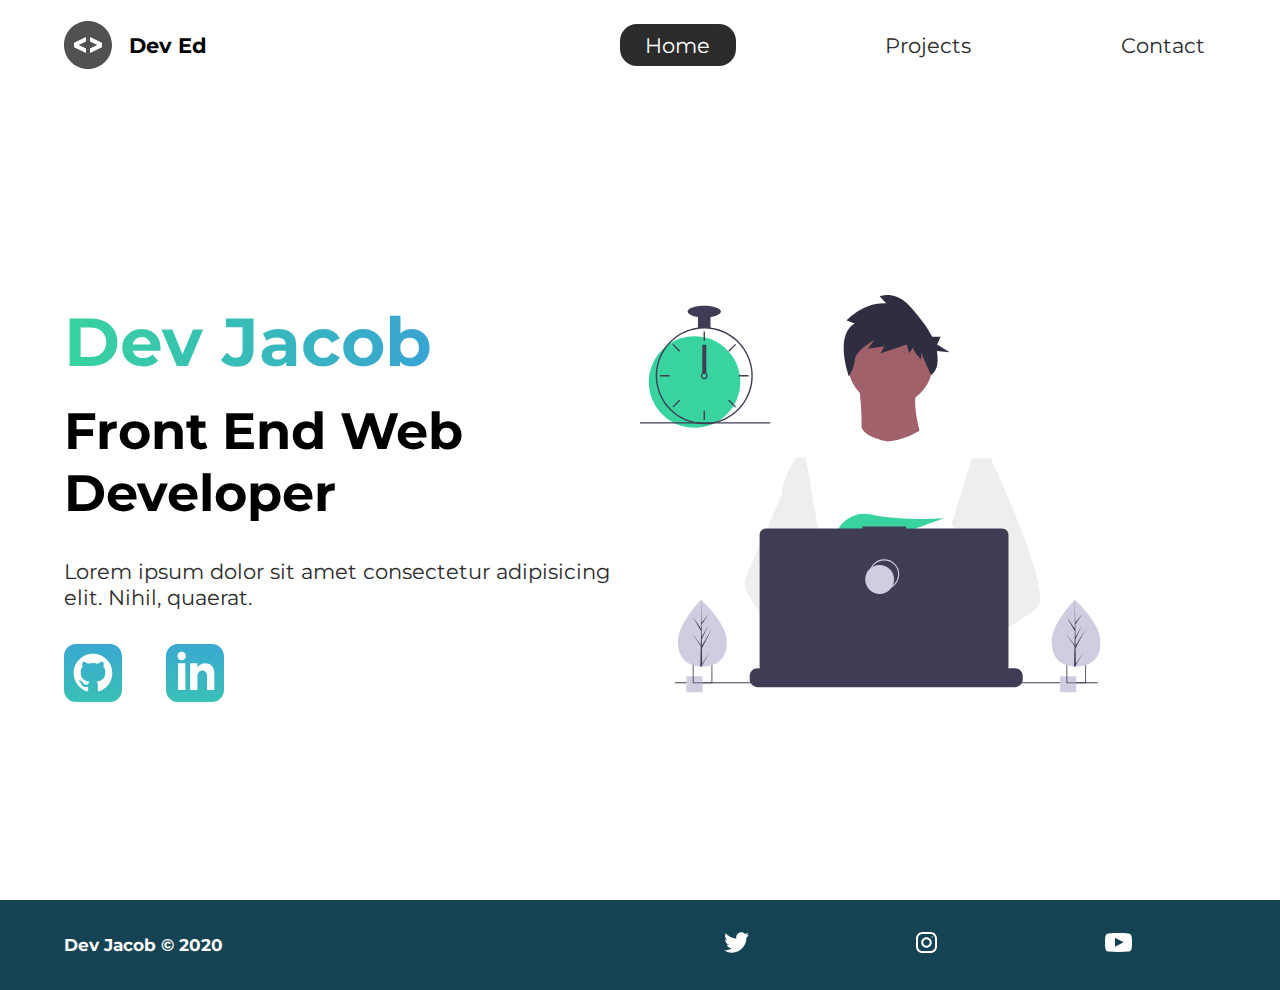
==== index.html @ eb7f0c8c "portfolio" ====
<!DOCTYPE html>
<html lang="en">
  <head>
    <meta charset="UTF-8" />
    <meta name="viewport" content="width=device-width, initial-scale=1.0" />
    <meta http-equiv="X-UA-Compatible" content="ie=edge" />
    <meta
      name="description"
      content="Dev Jacob is a front end web developer who specializes in html,css. Made following Dev Ed course on udemy"
    />
    <meta name="robots" content="index,follow" />
    <link
      href="https://fonts.googleapis.com/css?family=Montserrat:400,500&display=swap"
      rel="stylesheet"
    />
    <link rel="stylesheet" href="./styles/style.css" />
    <title>Dev Jacob | Web Developer</title>
  </head>
  <body>
    <header class="main-head">
      <nav>
        <div class="logo">
          <img src="./icons/code.svg" alt="logo" />
          <h1>Dev Ed</h1>
        </div>
        <ul>
          <li><a class="active" href="/">Home</a></li>
          <li><a href="./projects/">Projects</a></li>
          <li><a href="./contact/">Contact</a></li>
        </ul>
      </nav>
    </header>
    <section class="intro">
      <div class="intro-text">
        <h2>Dev Jacob</h2>
        <h3>
          Front End Web <br />
          Developer
        </h3>
        <p>
          Lorem ipsum dolor sit amet consectetur adipisicing elit. Nihil,
          quaerat.
        </p>
        <div class="intro-social">
          <a href="#"
            ><img src="./icons/github.svg" alt="github-social-link"
          /></a>
          <a href="#"
            ><img src="./icons/linked-in.svg" alt="linkedin-social-link"
          /></a>
        </div>
      </div>
      <div class="intro-images">
        <svg
          width="799"
          height="690"
          viewBox="0 0 799 690"
          fill="none"
          xmlns="http://www.w3.org/2000/svg"
        >
          <g id="undraw_dev_productivity_umsq (1) 1" clip-path="url(#clip0)">
            <path
              id="Vector"
              d="M516.92 624.636C516.92 624.636 512.16 626.266 504.42 628.576C487.31 633.706 455.65 642.216 428.82 643.916C405.72 645.396 386.2 641.836 382.63 626.766C381.1 620.286 383.27 614.956 388 610.576C402.12 597.486 439 592.796 468.25 591.186C476.51 590.736 484.15 590.526 490.51 590.446C501.31 590.306 508.39 590.526 508.39 590.526L508.56 591.186L516.92 624.636Z"
              fill="#A0616A"
            />
            <path
              id="Vector_2"
              d="M436.99 672.586C418.61 695.346 342.73 647.666 316.19 629.886C310.41 626.016 306.97 623.566 306.97 623.566L331.25 591.186L338.94 580.936C338.94 580.936 345.82 584.586 355.99 590.526C356.36 590.746 356.73 590.966 357.11 591.186C365.88 596.336 376.89 603.066 388 610.576C403.33 620.946 418.83 632.776 428.82 643.916C438.59 654.806 443.08 665.036 436.99 672.586Z"
              fill="#A0616A"
            />
            <g id="me">
              <path
                id="Vector_3"
                d="M434.672 191.952C475.283 191.607 507.926 158.406 507.582 117.795C507.237 77.1832 474.036 44.5403 433.425 44.8847C392.813 45.2291 360.17 78.4303 360.515 119.042C360.859 159.653 394.06 192.296 434.672 191.952Z"
                fill="#A0616A"
              />
              <path
                id="Vector_4"
                d="M379.477 155.65C379.477 155.65 394.216 259.972 373.002 271.875C351.787 283.779 499.929 283.588 499.929 283.588C499.929 283.588 466.124 193.284 480.809 165.449L379.477 155.65Z"
                fill="#A0616A"
              />
              <path
                id="Vector_5"
                d="M608.101 283.199L596.257 339.402L571.214 458.308L570.49 464.815L562.138 540.138L556.582 590.177L552.857 623.79C528.584 636.526 510.988 645.326 510.988 645.326C510.988 645.326 509.404 637.719 506.871 627.99C489.805 633.265 458.218 642.043 431.404 643.97C441.266 654.777 445.842 664.969 439.817 672.57C421.63 695.485 345.349 648.45 318.659 630.896C318.077 635.158 317.879 639.464 318.068 643.762L297.626 628.314L299.331 592.359L302.206 531.522L305.819 455.229C304.448 451.975 303.294 448.634 302.364 445.228C295.956 423.161 288.032 379.057 281.928 342.067C277.016 312.298 273.302 287.138 272.517 281.785C272.411 281.086 272.358 280.726 272.358 280.726L384.363 230.094C392.509 248.556 429.865 253.809 429.865 253.809C460.756 251.417 484.847 234.913 484.847 234.913L608.101 283.199Z"
                fill="white"
              />
              <path
                id="Vector_6"
                d="M372.285 49.3811L358.49 43.9934C358.49 43.9934 386.969 12.1 426.99 14.513L415.635 2.22366C415.635 2.22366 443.04 -9.01799 468.283 19.6674C481.553 34.7467 496.908 52.4737 506.557 72.5077L521.281 72.3829L515.251 85.9663L536.874 99.3152L514.777 97.0719C516.155 104.471 516.421 112.034 515.566 119.511C514.683 126.991 510.928 133.835 505.094 138.598V138.598C505.094 138.598 487.743 103.449 487.696 97.9443L487.813 111.705C487.813 111.705 473.959 99.4371 473.889 91.1807L466.471 100.877L462.593 85.7717L416.475 101.301L423.87 88.8526L395.157 93.2246L406.278 77.9923C406.278 77.9923 373.932 96.1568 372.811 111.304C371.689 126.452 362.299 140.875 362.299 140.875C362.299 140.875 336.213 70.3294 372.285 49.3811Z"
                fill="#2F2E41"
              />
              <path
                id="Vector_7"
                d="M690.215 540.422C682.794 548.605 664.338 560.992 641.951 574.422C633.623 579.413 624.757 584.559 615.71 589.676C594.122 601.889 571.514 614.001 552.857 623.79C528.584 636.526 510.988 645.326 510.988 645.326C510.988 645.326 509.403 637.719 506.871 627.99C503.48 614.968 498.397 598.141 493.184 590.715C493.002 590.456 492.82 590.218 492.638 589.979C491.121 588.022 489.601 586.885 488.112 586.897L562.138 540.138L594.127 519.926L570.489 464.814L540.842 395.683L557.908 339.727L575.062 283.479L608.101 283.199C608.101 283.199 619.243 306.985 633.514 340.166C635.647 345.128 637.851 350.299 640.096 355.64C669.469 425.394 706.176 522.836 690.215 540.422Z"
                fill="#EEEEEE"
              />
              <path
                id="Vector_8"
                d="M358.123 591.2C355.41 591.212 352.702 591.456 350.029 591.928C327.074 596.073 320.47 616.94 318.659 630.896C318.077 635.158 317.879 639.464 318.068 643.761L297.626 628.314L290.178 622.687C272.316 616.628 256.353 605.733 242.483 592.84C230.449 581.456 219.634 568.849 210.213 555.223C200.831 541.793 192.448 527.692 185.134 513.034C183.094 508.943 181.977 504.454 181.864 499.884C181.751 495.314 182.644 490.775 184.48 486.588L209.154 430.327L245.218 348.098C245.471 346.146 245.752 344.237 246.059 342.371C252.995 300.511 272.367 281.786 272.367 281.786L287.286 281.659L297.778 341.932L310.813 416.815L302.364 445.227L282.839 510.845L302.205 531.522L358.123 591.2Z"
                fill="#EEEEEE"
              />
            </g>
            <path
              id="Vector_9"
              d="M372.877 415.806L385.631 430.686C390.37 429.783 395.319 428.721 400.416 427.529L396.752 415.806L405.71 426.256C459.707 412.975 526.637 387.155 526.637 387.155C526.637 387.155 454.379 392.453 400.428 380.666C376.558 375.451 351.998 387.284 342.202 409.668C336.508 422.679 337.403 433.951 357.596 433.951C364.419 433.835 371.223 433.195 377.949 432.037L372.877 415.806Z"
              fill="#38D39F"
            />
            <path
              id="Vector_10"
              d="M663.65 660.386V666.456C663.654 668.122 663.345 669.774 662.74 671.326C662.472 672.018 662.147 672.687 661.77 673.326C660.578 675.326 658.887 676.983 656.862 678.133C654.838 679.283 652.549 679.887 650.22 679.886H203.67C201.342 679.887 199.053 679.283 197.028 678.133C195.003 676.983 193.312 675.326 192.12 673.326C191.743 672.687 191.419 672.018 191.15 671.326C190.546 669.774 190.237 668.122 190.24 666.456V660.386C190.24 658.622 190.587 656.876 191.262 655.246C191.936 653.616 192.926 652.136 194.173 650.888C195.42 649.641 196.901 648.652 198.53 647.977C200.16 647.302 201.906 646.955 203.67 646.956H229.41V644.126C229.41 644.052 229.425 643.979 229.453 643.911C229.481 643.843 229.522 643.782 229.574 643.73C229.626 643.678 229.688 643.636 229.756 643.608C229.824 643.58 229.897 643.566 229.97 643.566H243.4C243.474 643.566 243.547 643.58 243.615 643.608C243.683 643.636 243.745 643.678 243.797 643.73C243.849 643.782 243.89 643.843 243.918 643.911C243.946 643.979 243.96 644.052 243.96 644.126V646.956H252.35V644.126C252.35 644.052 252.365 643.979 252.393 643.911C252.421 643.843 252.462 643.782 252.514 643.73C252.566 643.678 252.628 643.636 252.696 643.608C252.764 643.58 252.837 643.566 252.91 643.566H266.34C266.414 643.566 266.487 643.58 266.555 643.608C266.623 643.636 266.684 643.678 266.736 643.73C266.789 643.782 266.83 643.843 266.858 643.911C266.886 643.979 266.9 644.052 266.9 644.126V646.956H275.3V644.126C275.3 644.052 275.315 643.979 275.343 643.911C275.371 643.843 275.412 643.782 275.464 643.73C275.516 643.678 275.578 643.636 275.646 643.608C275.714 643.58 275.787 643.566 275.86 643.566H289.29C289.364 643.566 289.437 643.58 289.505 643.608C289.573 643.636 289.634 643.678 289.686 643.73C289.739 643.782 289.78 643.843 289.808 643.911C289.836 643.979 289.85 644.052 289.85 644.126V646.956H298.24V644.126C298.24 644.052 298.255 643.979 298.283 643.911C298.311 643.843 298.352 643.782 298.404 643.73C298.456 643.678 298.518 643.636 298.586 643.608C298.654 643.58 298.727 643.566 298.8 643.566H312.23C312.304 643.566 312.377 643.58 312.445 643.608C312.513 643.636 312.574 643.678 312.626 643.73C312.678 643.782 312.72 643.843 312.748 643.911C312.776 643.979 312.79 644.052 312.79 644.126V646.956H321.18V644.126C321.18 644.052 321.194 643.979 321.223 643.911C321.251 643.843 321.292 643.782 321.344 643.73C321.396 643.678 321.458 643.636 321.526 643.608C321.594 643.58 321.667 643.566 321.74 643.566H335.17C335.244 643.566 335.317 643.58 335.385 643.608C335.453 643.636 335.514 643.678 335.566 643.73C335.618 643.782 335.66 643.843 335.688 643.911C335.716 643.979 335.73 644.052 335.73 644.126V646.956H344.13V644.126C344.13 644.052 344.145 643.979 344.173 643.911C344.201 643.843 344.242 643.782 344.294 643.73C344.346 643.678 344.408 643.636 344.476 643.608C344.544 643.58 344.617 643.566 344.69 643.566H358.12C358.194 643.566 358.267 643.58 358.335 643.608C358.403 643.636 358.464 643.678 358.516 643.73C358.569 643.782 358.61 643.843 358.638 643.911C358.666 643.979 358.68 644.052 358.68 644.126V646.956H367.07V644.126C367.07 644.052 367.085 643.979 367.113 643.911C367.141 643.843 367.182 643.782 367.234 643.73C367.286 643.678 367.348 643.636 367.416 643.608C367.484 643.58 367.557 643.566 367.63 643.566H472.83C472.904 643.566 472.977 643.58 473.045 643.608C473.113 643.636 473.174 643.678 473.227 643.73C473.279 643.782 473.32 643.843 473.348 643.911C473.376 643.979 473.39 644.052 473.39 644.126V646.956H481.79V644.126C481.79 644.052 481.804 643.979 481.833 643.911C481.861 643.843 481.902 643.782 481.954 643.73C482.006 643.678 482.068 643.636 482.136 643.608C482.204 643.58 482.277 643.566 482.35 643.566H495.78C495.928 643.567 496.07 643.627 496.175 643.732C496.279 643.836 496.339 643.978 496.34 644.126V646.956H504.73V644.126C504.73 644.052 504.745 643.979 504.773 643.911C504.801 643.843 504.842 643.782 504.894 643.73C504.946 643.678 505.008 643.636 505.076 643.608C505.144 643.58 505.217 643.566 505.29 643.566H518.72C518.794 643.566 518.867 643.58 518.935 643.608C519.003 643.636 519.065 643.678 519.117 643.73C519.169 643.782 519.21 643.843 519.238 643.911C519.266 643.979 519.28 644.052 519.28 644.126V646.956H527.67V644.126C527.67 644.052 527.685 643.979 527.713 643.911C527.741 643.843 527.782 643.782 527.834 643.73C527.886 643.678 527.948 643.636 528.016 643.608C528.084 643.58 528.157 643.566 528.23 643.566H541.66C541.734 643.566 541.807 643.58 541.875 643.608C541.943 643.636 542.005 643.678 542.057 643.73C542.109 643.782 542.15 643.843 542.178 643.911C542.206 643.979 542.22 644.052 542.22 644.126V646.956H550.62V644.126C550.62 644.052 550.635 643.979 550.663 643.911C550.691 643.843 550.732 643.782 550.784 643.73C550.836 643.678 550.898 643.636 550.966 643.608C551.034 643.58 551.107 643.566 551.18 643.566H564.61C564.757 643.568 564.898 643.628 565.001 643.733C565.104 643.837 565.161 643.979 565.16 644.126V646.956H573.56V644.126C573.56 644.052 573.575 643.979 573.603 643.911C573.631 643.843 573.672 643.782 573.724 643.73C573.776 643.678 573.838 643.636 573.906 643.608C573.974 643.58 574.047 643.566 574.12 643.566H587.55C587.624 643.566 587.697 643.58 587.765 643.608C587.833 643.636 587.895 643.678 587.947 643.73C587.999 643.782 588.04 643.843 588.068 643.911C588.096 643.979 588.11 644.052 588.11 644.126V646.956H596.5V644.126C596.5 644.052 596.515 643.979 596.543 643.911C596.571 643.843 596.612 643.782 596.664 643.73C596.716 643.678 596.778 643.636 596.846 643.608C596.914 643.58 596.987 643.566 597.06 643.566H610.49C610.564 643.566 610.637 643.58 610.705 643.608C610.773 643.636 610.835 643.678 610.887 643.73C610.939 643.782 610.98 643.843 611.008 643.911C611.036 643.979 611.05 644.052 611.05 644.126V646.956H650.22C651.984 646.955 653.731 647.302 655.36 647.977C656.99 648.652 658.471 649.641 659.718 650.888C660.965 652.136 661.954 653.616 662.629 655.246C663.304 656.876 663.651 658.622 663.65 660.386Z"
              fill="#3F3D56"
            />
            <path
              id="Vector_11"
              d="M793.5 671.326H60.5V673.326H793.5V671.326Z"
              fill="#3F3D56"
            />
            <path
              id="Vector_12"
              d="M627.694 404.757H461.251V401.326H385.78V404.757H218.651C215.665 404.757 212.801 405.943 210.69 408.054C208.578 410.166 207.392 413.029 207.392 416.015V643.927C207.392 646.913 208.578 649.776 210.69 651.888C212.801 653.999 215.665 655.185 218.651 655.185H627.694C630.68 655.185 633.544 653.999 635.655 651.888C637.767 649.776 638.953 646.913 638.953 643.927V416.015C638.953 414.537 638.662 413.073 638.096 411.707C637.53 410.341 636.701 409.1 635.655 408.054C634.61 407.009 633.369 406.18 632.003 405.614C630.637 405.048 629.173 404.757 627.694 404.757Z"
              fill="#3F3D56"
            />
            <path
              id="Vector_13"
              d="M423.5 509.326C437.307 509.326 448.5 498.133 448.5 484.326C448.5 470.519 437.307 459.326 423.5 459.326C409.693 459.326 398.5 470.519 398.5 484.326C398.5 498.133 409.693 509.326 423.5 509.326Z"
              stroke="#D0CDE1"
              stroke-width="2"
              stroke-miterlimit="10"
            />
            <path
              id="Vector_14"
              d="M415.5 518.326C429.307 518.326 440.5 507.133 440.5 493.326C440.5 479.519 429.307 468.326 415.5 468.326C401.693 468.326 390.5 479.519 390.5 493.326C390.5 507.133 401.693 518.326 415.5 518.326Z"
              fill="#D0CDE1"
            />
            <path
              id="Vector_15"
              d="M108.446 661.223H80.4463V689.223H108.446V661.223Z"
              fill="#D0CDE1"
            />
            <path
              id="Vector_16"
              d="M91.4502 639.223V673.223H125.45V639.223H91.4502ZM123.97 671.743H92.9202V640.703H123.97V671.743Z"
              fill="#3F3D56"
            />
            <path
              id="Vector_17"
              d="M756.446 661.223H728.446V689.223H756.446V661.223Z"
              fill="#D0CDE1"
            />
            <path
              id="Vector_18"
              d="M739.45 639.223V673.223H773.45V639.223H739.45ZM771.97 671.743H740.92V640.703H771.97V671.743Z"
              fill="#3F3D56"
            />
            <path
              id="Vector_19"
              d="M94.5802 230.113C138.399 230.113 173.921 194.592 173.921 150.773C173.921 106.955 138.399 71.4326 94.5802 71.4326C50.7617 71.4326 15.2397 106.955 15.2397 150.773C15.2397 194.592 50.7617 230.113 94.5802 230.113Z"
              fill="#38D39F"
            />
            <path
              id="Vector_20"
              d="M122.229 56.4899C115.045 55.5763 107.774 55.5763 100.59 56.4899C84.586 58.5913 69.5203 65.2398 57.181 75.6465C44.8417 86.0532 35.7467 99.7813 30.9754 115.202C28.8053 122.229 27.5764 129.514 27.3208 136.864C27.2848 137.886 27.2607 138.92 27.2607 139.954C27.283 162.264 36.1559 183.655 51.932 199.431C67.7082 215.207 89.0989 224.08 111.41 224.103C113.201 224.103 114.992 224.042 116.759 223.934C120.907 223.674 125.03 223.103 129.093 222.227C148.495 218.055 165.798 207.161 177.947 191.468C190.095 175.776 196.308 156.295 195.487 136.467C194.665 116.638 186.863 97.738 173.459 83.1039C160.054 68.4698 141.909 59.0435 122.229 56.4899H122.229ZM137.748 217.347H137.736C130.959 219.659 123.905 221.062 116.759 221.518C114.992 221.638 113.201 221.698 111.41 221.698C89.7377 221.672 68.961 213.051 53.6367 197.727C38.3123 182.402 29.6914 161.626 29.6649 139.954C29.6649 138.92 29.689 137.886 29.725 136.864C30.5514 115.744 39.5156 95.7617 54.7411 81.1008C69.9666 66.44 90.273 58.237 111.41 58.2089C130.776 58.21 149.513 65.0865 164.283 77.6131C179.052 90.1398 188.895 107.503 192.057 126.61C195.219 145.716 191.496 165.325 181.55 181.942C171.604 198.559 156.081 211.106 137.748 217.347H137.748Z"
              fill="#3F3D56"
            />
            <path
              id="Vector_21"
              d="M112.612 63.0176H110.208V79.8474H112.612V63.0176Z"
              fill="#3F3D56"
            />
            <path
              id="Vector_22"
              d="M57.8578 84.7018L56.1577 86.4019L68.0582 98.3023L69.7582 96.6022L57.8578 84.7018Z"
              fill="#3F3D56"
            />
            <path
              id="Vector_23"
              d="M34.4736 138.751V141.156H51.3034V138.751H34.4736Z"
              fill="#3F3D56"
            />
            <path
              id="Vector_24"
              d="M56.1578 193.506L57.8579 195.206L69.7584 183.306L68.0583 181.606L56.1578 193.506Z"
              fill="#3F3D56"
            />
            <path
              id="Vector_25"
              d="M153.062 96.6022L154.762 98.3022L166.662 86.4018L164.962 84.7017L153.062 96.6022Z"
              fill="#3F3D56"
            />
            <path
              id="Vector_26"
              d="M171.516 138.751V141.156H188.346V138.751H171.516Z"
              fill="#3F3D56"
            />
            <path
              id="Vector_27"
              d="M154.762 181.605L153.062 183.305L164.962 195.206L166.662 193.506L154.762 181.605Z"
              fill="#3F3D56"
            />
            <path
              id="Vector_28"
              d="M112.612 200.06H110.208V216.89H112.612V200.06Z"
              fill="#3F3D56"
            />
            <path
              id="Vector_29"
              d="M115.016 135.145C113.976 134.365 112.711 133.943 111.41 133.943C110.11 133.943 108.844 134.365 107.804 135.145C107.091 135.686 106.505 136.375 106.085 137.165C105.552 138.181 105.322 139.329 105.421 140.473C105.52 141.616 105.944 142.707 106.644 143.617C107.343 144.527 108.288 145.218 109.368 145.608C110.447 145.997 111.616 146.07 112.735 145.817C113.855 145.564 114.878 144.996 115.685 144.179C116.492 143.363 117.048 142.333 117.288 141.21C117.528 140.088 117.441 138.92 117.039 137.846C116.636 136.771 115.935 135.834 115.017 135.145H115.016ZM111.41 143.56C110.454 143.557 109.539 143.176 108.863 142.501C108.187 141.825 107.807 140.909 107.804 139.954C107.808 139.224 108.03 138.513 108.441 137.91C108.793 137.4 109.271 136.989 109.828 136.718C110.386 136.446 111.004 136.323 111.623 136.361C112.241 136.398 112.84 136.594 113.361 136.931C113.881 137.267 114.307 137.732 114.595 138.281C114.883 138.83 115.025 139.444 115.007 140.063C114.989 140.683 114.811 141.287 114.491 141.818C114.17 142.349 113.719 142.788 113.179 143.093C112.639 143.398 112.03 143.559 111.41 143.56V143.56Z"
              fill="#3F3D56"
            />
            <path
              id="Vector_30"
              d="M122.229 35.3687H100.591V57.007H122.229V35.3687Z"
              fill="#3F3D56"
            />
            <path
              id="Vector_31"
              d="M111.41 38.9748C127.344 38.9748 140.261 34.4 140.261 28.7567C140.261 23.1134 127.344 18.5386 111.41 18.5386C95.4757 18.5386 82.5586 23.1134 82.5586 28.7567C82.5586 34.4 95.4757 38.9748 111.41 38.9748Z"
              fill="#3F3D56"
            />
            <path id="clock-arrow" d="M115 86H108V135H115V86Z" fill="#3F3D56" />
            <path
              id="Vector_32"
              d="M226 220.44H0V222.844H226V220.44Z"
              fill="#3F3D56"
            />
            <g id="plant-left">
              <path
                id="Vector_33"
                d="M150.594 599.754C151.527 631.704 132.858 643.413 109.43 644.097C108.886 644.113 108.344 644.123 107.805 644.126C106.719 644.135 105.643 644.117 104.577 644.072C83.3891 643.193 66.6172 631.945 65.7495 602.232C64.8515 571.482 103.018 531.529 105.882 528.574L105.887 528.571C105.996 528.458 106.052 528.402 106.052 528.402C106.052 528.402 149.661 567.807 150.594 599.754Z"
                fill="#D0CDE1"
              />
              <path
                id="Vector_34"
                d="M107.744 639.255L122.626 617.124L107.774 641.636L107.805 644.126C106.719 644.135 105.643 644.117 104.577 644.072L105.315 612.06L105.295 611.813L105.322 611.766L105.393 608.741L89.0952 585.078L105.374 606.477L105.432 607.116L105.989 582.93L91.9122 558.397L106.029 578.681L105.882 528.574L105.882 528.407L105.887 528.571L106.821 568.062L119.651 552.021L106.863 571.464L107.143 593.098L118.949 571.984L107.187 596.279L107.343 608.308L124.512 578.897L107.395 612.505L107.744 639.255Z"
                fill="#3F3D56"
              />
            </g>
            <g id="plant-right">
              <path
                id="Vector_35"
                d="M798.594 599.754C799.527 631.704 780.858 643.413 757.43 644.097C756.886 644.113 756.344 644.123 755.805 644.126C754.719 644.135 753.643 644.117 752.577 644.072C731.389 643.193 714.617 631.945 713.749 602.232C712.851 571.482 751.018 531.529 753.882 528.574L753.887 528.571C753.996 528.458 754.052 528.402 754.052 528.402C754.052 528.402 797.661 567.807 798.594 599.754Z"
                fill="#D0CDE1"
              />
              <path
                id="Vector_36"
                d="M755.744 639.255L770.626 617.124L755.774 641.636L755.805 644.126C754.719 644.135 753.643 644.117 752.577 644.072L753.315 612.06L753.295 611.813L753.323 611.766L753.393 608.741L737.095 585.078L753.374 606.477L753.432 607.116L753.989 582.93L739.912 558.397L754.029 578.681L753.882 528.574L753.882 528.407L753.887 528.571L754.821 568.062L767.651 552.021L754.864 571.464L755.143 593.098L766.949 571.984L755.187 596.279L755.343 608.308L772.512 578.897L755.395 612.505L755.744 639.255Z"
                fill="#3F3D56"
              />
            </g>
          </g>
          <defs>
            <clipPath id="clip0">
              <rect width="798.627" height="689.223" fill="white" />
            </clipPath>
          </defs>
        </svg>
        <img class="splash" src="./img/splash.svg" alt="" />
      </div>
    </section>
    <footer>
      <h4>Dev Jacob &copy; 2020</h4>
      <ul>
        <li>
          <a href="#"
            ><img src="./icons/twitter 1.svg" alt="twitter-social"
          /></a>
        </li>
        <li>
          <a href="#"
            ><img src="./icons/instagram 1.svg" alt="instagram-social"
          /></a>
        </li>
        <li>
          <a href="#"
            ><img src="./icons/youtube-symbol 1.svg" alt="youtube-social"
          /></a>
        </li>
      </ul>
    </footer>
  </body>
</html>
---- styles/style.css ----
/* Global Styles */
* {
  margin: 0;
  padding: 0;
  -webkit-box-sizing: border-box;
          box-sizing: border-box;
}

html {
  font-size: 62.5%;
}

body {
  font-family: "Montserrat", sans-serif;
}

h1 {
  font-size: 2.5rem;
}

li,
button,
label,
input,
a,
p {
  font-size: 2.5rem;
}

h2 {
  font-size: 4rem;
}

h3 {
  font-size: 2.5rem;
}

h4,
h5 {
  font-size: 2rem;
}

ul {
  list-style: none;
}

a {
  text-decoration: none;
  color: #2c2c2c;
}

.main-head {
  width: 95%;
  margin: 0 0 0 auto;
}

nav {
  display: -webkit-box;
  display: -ms-flexbox;
  display: flex;
  -webkit-box-pack: justify;
      -ms-flex-pack: justify;
          justify-content: space-between;
  -webkit-box-align: center;
      -ms-flex-align: center;
          align-items: center;
  -webkit-box-orient: horizontal;
  -webkit-box-direction: normal;
      -ms-flex-direction: row;
          flex-direction: row;
  min-height: 10vh;
  width: 60%;
  -ms-flex-wrap: wrap;
      flex-wrap: wrap;
}

nav .logo {
  display: -webkit-box;
  display: -ms-flexbox;
  display: flex;
  -webkit-box-pack: start;
      -ms-flex-pack: start;
          justify-content: flex-start;
  -webkit-box-align: center;
      -ms-flex-align: center;
          align-items: center;
  -webkit-box-orient: horizontal;
  -webkit-box-direction: normal;
      -ms-flex-direction: row;
          flex-direction: row;
  -webkit-box-flex: 1;
      -ms-flex: 1 1 10rem;
          flex: 1 1 10rem;
}

nav .logo h1 {
  margin: 2rem;
}

nav ul {
  display: -webkit-box;
  display: -ms-flexbox;
  display: flex;
  -ms-flex-pack: distribute;
      justify-content: space-around;
  -webkit-box-align: center;
      -ms-flex-align: center;
          align-items: center;
  -webkit-box-orient: horizontal;
  -webkit-box-direction: normal;
      -ms-flex-direction: row;
          flex-direction: row;
  -webkit-box-flex: 1;
      -ms-flex: 1 1 40rem;
          flex: 1 1 40rem;
}

.intro {
  min-height: 90vh;
  width: 90%;
  margin: auto;
  -ms-flex-wrap: wrap;
      flex-wrap: wrap;
  display: -webkit-box;
  display: -ms-flexbox;
  display: flex;
  -webkit-box-pack: justify;
      -ms-flex-pack: justify;
          justify-content: space-between;
  -webkit-box-align: center;
      -ms-flex-align: center;
          align-items: center;
  -webkit-box-orient: horizontal;
  -webkit-box-direction: normal;
      -ms-flex-direction: row;
          flex-direction: row;
}

.intro h2 {
  font-size: 8rem;
  padding-top: 2rem;
  background: -webkit-gradient(linear, left top, right top, from(#38d39f), to(#38a4d3));
  background: linear-gradient(left, #38d39f, #38a4d3);
  background-clip: text;
  -webkit-text-fill-color: transparent;
  display: inline-block;
}

.intro h3 {
  font-size: 6rem;
  padding: 2rem 0rem;
}

.intro p {
  padding-top: 2rem;
  color: #2c2c2c;
}

.splash {
  position: absolute;
  top: 0%;
  right: 0%;
  height: 100%;
  z-index: -1;
}

.intro-social {
  margin-top: 4rem;
}

.intro-social a {
  margin-right: 5rem;
}

.active {
  background: #2c2c2c;
  color: white;
  padding: 1rem 3rem;
  border-radius: 2rem;
}

.intro-text,
.intro-images {
  -webkit-box-flex: 1;
      -ms-flex: 1 1 40rem;
          flex: 1 1 40rem;
}

#plant-left {
  -webkit-animation: plant 1.5s ease infinite alternate;
          animation: plant 1.5s ease infinite alternate;
}

#plant-right {
  -webkit-animation: plant 1.5s ease infinite alternate 0.5s;
          animation: plant 1.5s ease infinite alternate 0.5s;
}

#me {
  -webkit-animation: me 1s ease infinite alternate;
          animation: me 1s ease infinite alternate;
  -webkit-transform-origin: bottom;
          transform-origin: bottom;
}

#clock-arrow {
  -webkit-animation: clock 1.5s infinite linear;
          animation: clock 1.5s infinite linear;
  transform-box: fill-box;
  -webkit-transform-origin: bottom;
          transform-origin: bottom;
}

@-webkit-keyframes me {
  from {
    -webkit-transform: rotateZ(-5deg);
            transform: rotateZ(-5deg);
  }
  to {
    -webkit-transform: rotateZ(5deg);
            transform: rotateZ(5deg);
  }
}

@keyframes me {
  from {
    -webkit-transform: rotateZ(-5deg);
            transform: rotateZ(-5deg);
  }
  to {
    -webkit-transform: rotateZ(5deg);
            transform: rotateZ(5deg);
  }
}

@-webkit-keyframes plant {
  from {
    -webkit-transform: translateY(0%);
            transform: translateY(0%);
  }
  to {
    -webkit-transform: translateY(-30%);
            transform: translateY(-30%);
  }
}

@keyframes plant {
  from {
    -webkit-transform: translateY(0%);
            transform: translateY(0%);
  }
  to {
    -webkit-transform: translateY(-30%);
            transform: translateY(-30%);
  }
}

@-webkit-keyframes clock {
  from {
    -webkit-transform: rotateZ(0deg);
            transform: rotateZ(0deg);
  }
  to {
    -webkit-transform: rotateZ(360deg);
            transform: rotateZ(360deg);
  }
}

@keyframes clock {
  from {
    -webkit-transform: rotateZ(0deg);
            transform: rotateZ(0deg);
  }
  to {
    -webkit-transform: rotateZ(360deg);
            transform: rotateZ(360deg);
  }
}

.projects {
  width: 90%;
  margin: auto;
  min-height: 90vh;
  display: -webkit-box;
  display: -ms-flexbox;
  display: flex;
  -webkit-box-pack: justify;
      -ms-flex-pack: justify;
          justify-content: space-between;
  -webkit-box-align: center;
      -ms-flex-align: center;
          align-items: center;
  -webkit-box-orient: horizontal;
  -webkit-box-direction: normal;
      -ms-flex-direction: row;
          flex-direction: row;
  text-align: center;
  -ms-flex-wrap: wrap;
      flex-wrap: wrap;
}

.projects h2 {
  margin: 5rem;
}

.travelly,
.elena {
  -webkit-box-flex: 1;
      -ms-flex: 1 1 40rem;
          flex: 1 1 40rem;
}

.form-section {
  min-height: 80vh;
  display: -webkit-box;
  display: -ms-flexbox;
  display: flex;
  -webkit-box-pack: center;
      -ms-flex-pack: center;
          justify-content: center;
  -webkit-box-align: center;
      -ms-flex-align: center;
          align-items: center;
  -webkit-box-orient: horizontal;
  -webkit-box-direction: normal;
      -ms-flex-direction: row;
          flex-direction: row;
  margin-top: 3rem;
}

.form-section form {
  padding: 3rem 10rem;
  -webkit-box-shadow: 0px 10px 10px rgba(0, 0, 0, 0.2), 0px 20px 40px rgba(0, 0, 0, 0.2);
          box-shadow: 0px 10px 10px rgba(0, 0, 0, 0.2), 0px 20px 40px rgba(0, 0, 0, 0.2);
  display: -webkit-box;
  display: -ms-flexbox;
  display: flex;
  -webkit-box-pack: center;
      -ms-flex-pack: center;
          justify-content: center;
  -webkit-box-align: center;
      -ms-flex-align: center;
          align-items: center;
  -webkit-box-orient: vertical;
  -webkit-box-direction: normal;
      -ms-flex-direction: column;
          flex-direction: column;
  border-radius: 2rem;
}

.form-section form input,
.form-section form textarea {
  margin: 2rem;
}

.form-section form input:focus,
.form-section form textarea:focus {
  outline: 2px solid black;
}

.form-section form textarea {
  font-family: "Montserrat", sans-serif;
  font-size: 2rem;
}

.form-section form button {
  width: 100%;
  padding: 2rem;
  background: #154353;
  color: white;
}

.form-section form button:focus {
  background: #33696b;
}

footer {
  background: #154353;
  color: white;
  min-height: 10vh;
  padding: 0% 5%;
  display: -webkit-box;
  display: -ms-flexbox;
  display: flex;
  -webkit-box-pack: start;
      -ms-flex-pack: start;
          justify-content: flex-start;
  -webkit-box-align: center;
      -ms-flex-align: center;
          align-items: center;
  -webkit-box-orient: horizontal;
  -webkit-box-direction: normal;
      -ms-flex-direction: row;
          flex-direction: row;
}

footer ul {
  -webkit-box-flex: 1;
      -ms-flex: 1 1 40rem;
          flex: 1 1 40rem;
  display: -webkit-box;
  display: -ms-flexbox;
  display: flex;
  -ms-flex-pack: distribute;
      justify-content: space-around;
  -webkit-box-align: center;
      -ms-flex-align: center;
          align-items: center;
  -webkit-box-orient: horizontal;
  -webkit-box-direction: normal;
      -ms-flex-direction: row;
          flex-direction: row;
}

footer h4 {
  -webkit-box-flex: 1;
      -ms-flex: 1 1 40rem;
          flex: 1 1 40rem;
}

@media screen and (max-width: 1332px) {
  html {
    font-size: 53%;
  }
  .splash {
    display: none;
  }
  svg {
    width: 80%;
  }
  nav {
    width: 100%;
  }
}

@media screen and (max-width: 754px) {
  html {
    font-size: 45%;
  }
  svg {
    height: 60%;
  }
  .main-head {
    width: 100%;
  }
  nav .logo {
    display: -webkit-box;
    display: -ms-flexbox;
    display: flex;
    -webkit-box-pack: center;
        -ms-flex-pack: center;
            justify-content: center;
    -webkit-box-align: center;
        -ms-flex-align: center;
            align-items: center;
    -webkit-box-orient: vertical;
    -webkit-box-direction: normal;
        -ms-flex-direction: column;
            flex-direction: column;
    -webkit-box-flex: 1;
        -ms-flex: 1 1 20rem;
            flex: 1 1 20rem;
    margin-top: 2rem;
  }
  nav ul {
    -webkit-box-flex: 1;
        -ms-flex: 1 1 60rem;
            flex: 1 1 60rem;
    margin: 2rem 0rem;
  }
  .intro-text {
    margin-top: 5rem;
    text-align: center;
  }
  .intro-images {
    text-align: center;
  }
  .intro-social {
    display: -webkit-box;
    display: -ms-flexbox;
    display: flex;
    -webkit-box-pack: center;
        -ms-flex-pack: center;
            justify-content: center;
    -webkit-box-align: center;
        -ms-flex-align: center;
            align-items: center;
    -webkit-box-orient: horizontal;
    -webkit-box-direction: normal;
        -ms-flex-direction: row;
            flex-direction: row;
  }
  .intro-social a {
    margin: 2rem;
  }
  .elena,
  .travelly {
    -webkit-box-flex: 1;
        -ms-flex: 1 1 50rem;
            flex: 1 1 50rem;
  }
  .elena img,
  .travelly img {
    width: 100%;
    height: 100%;
  }
  form {
    padding: 0rem;
    width: 100%;
  }
}
/*# sourceMappingURL=style.css.map */
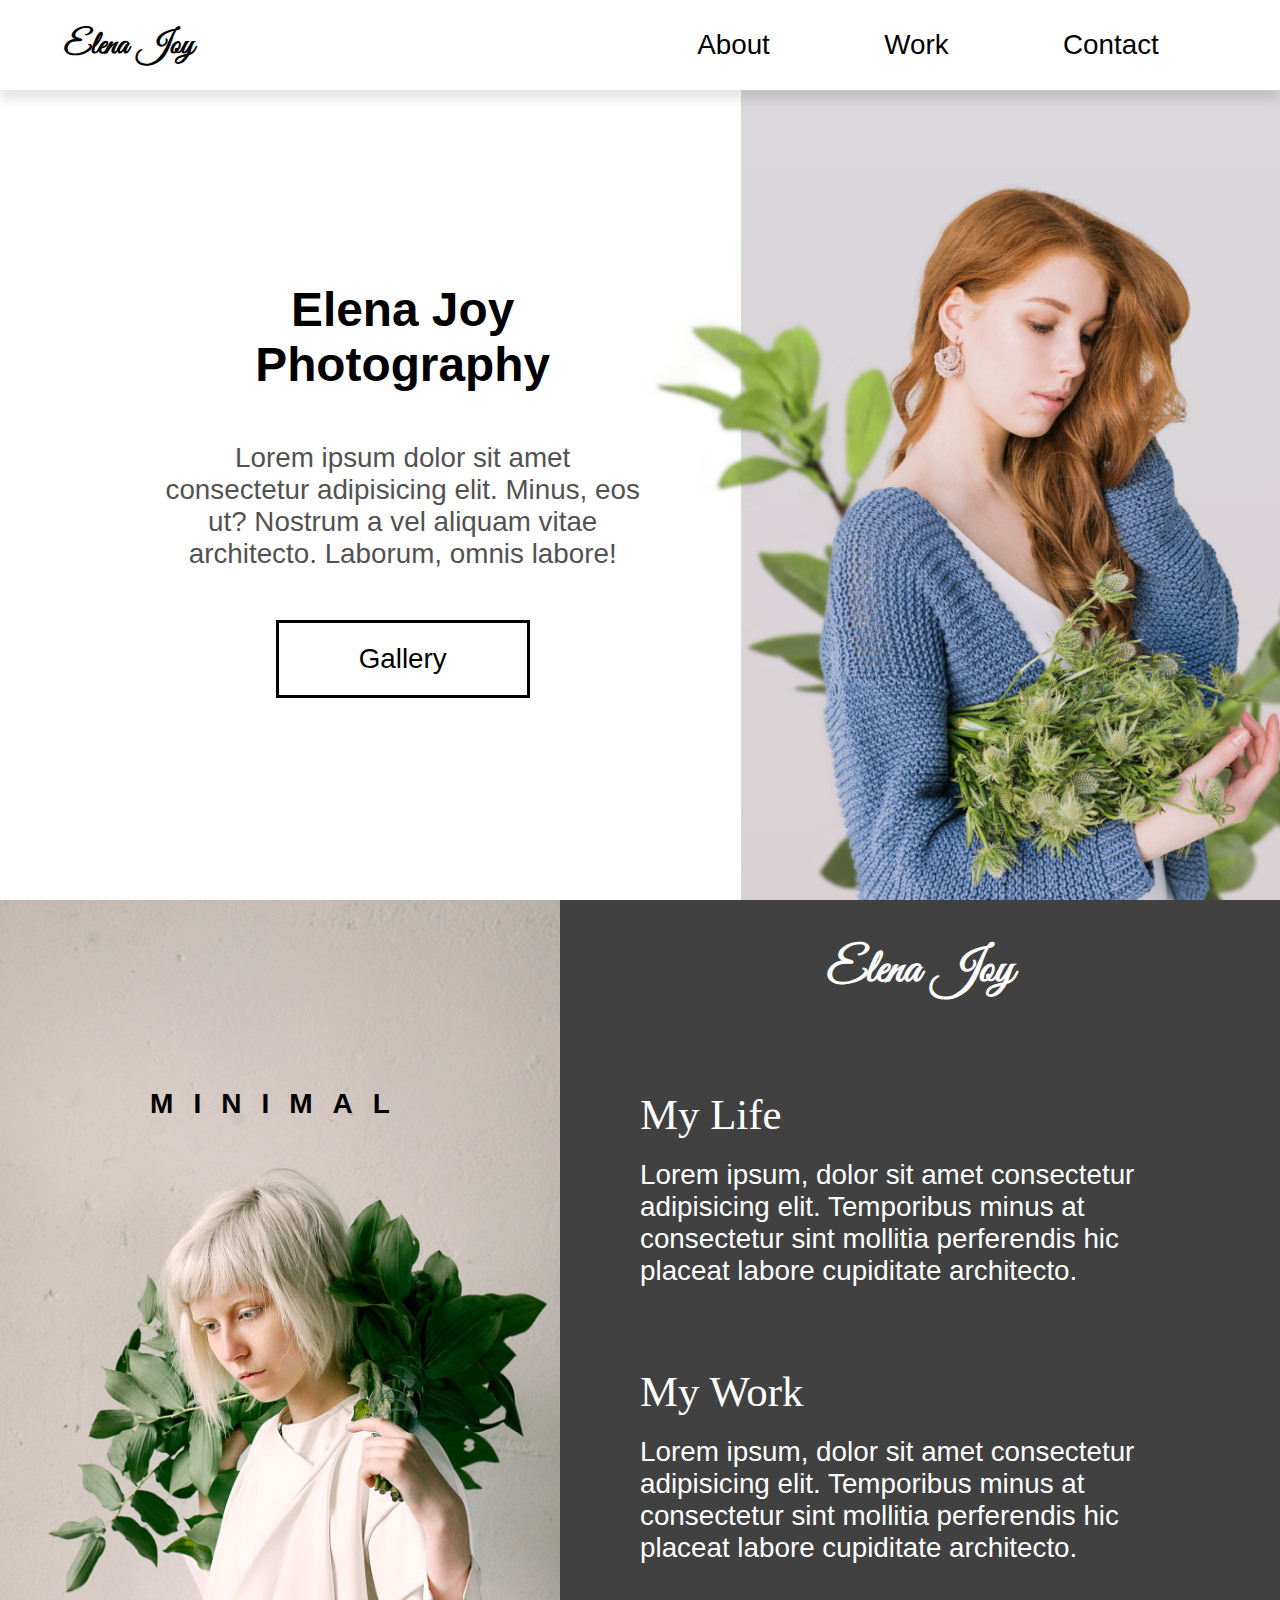
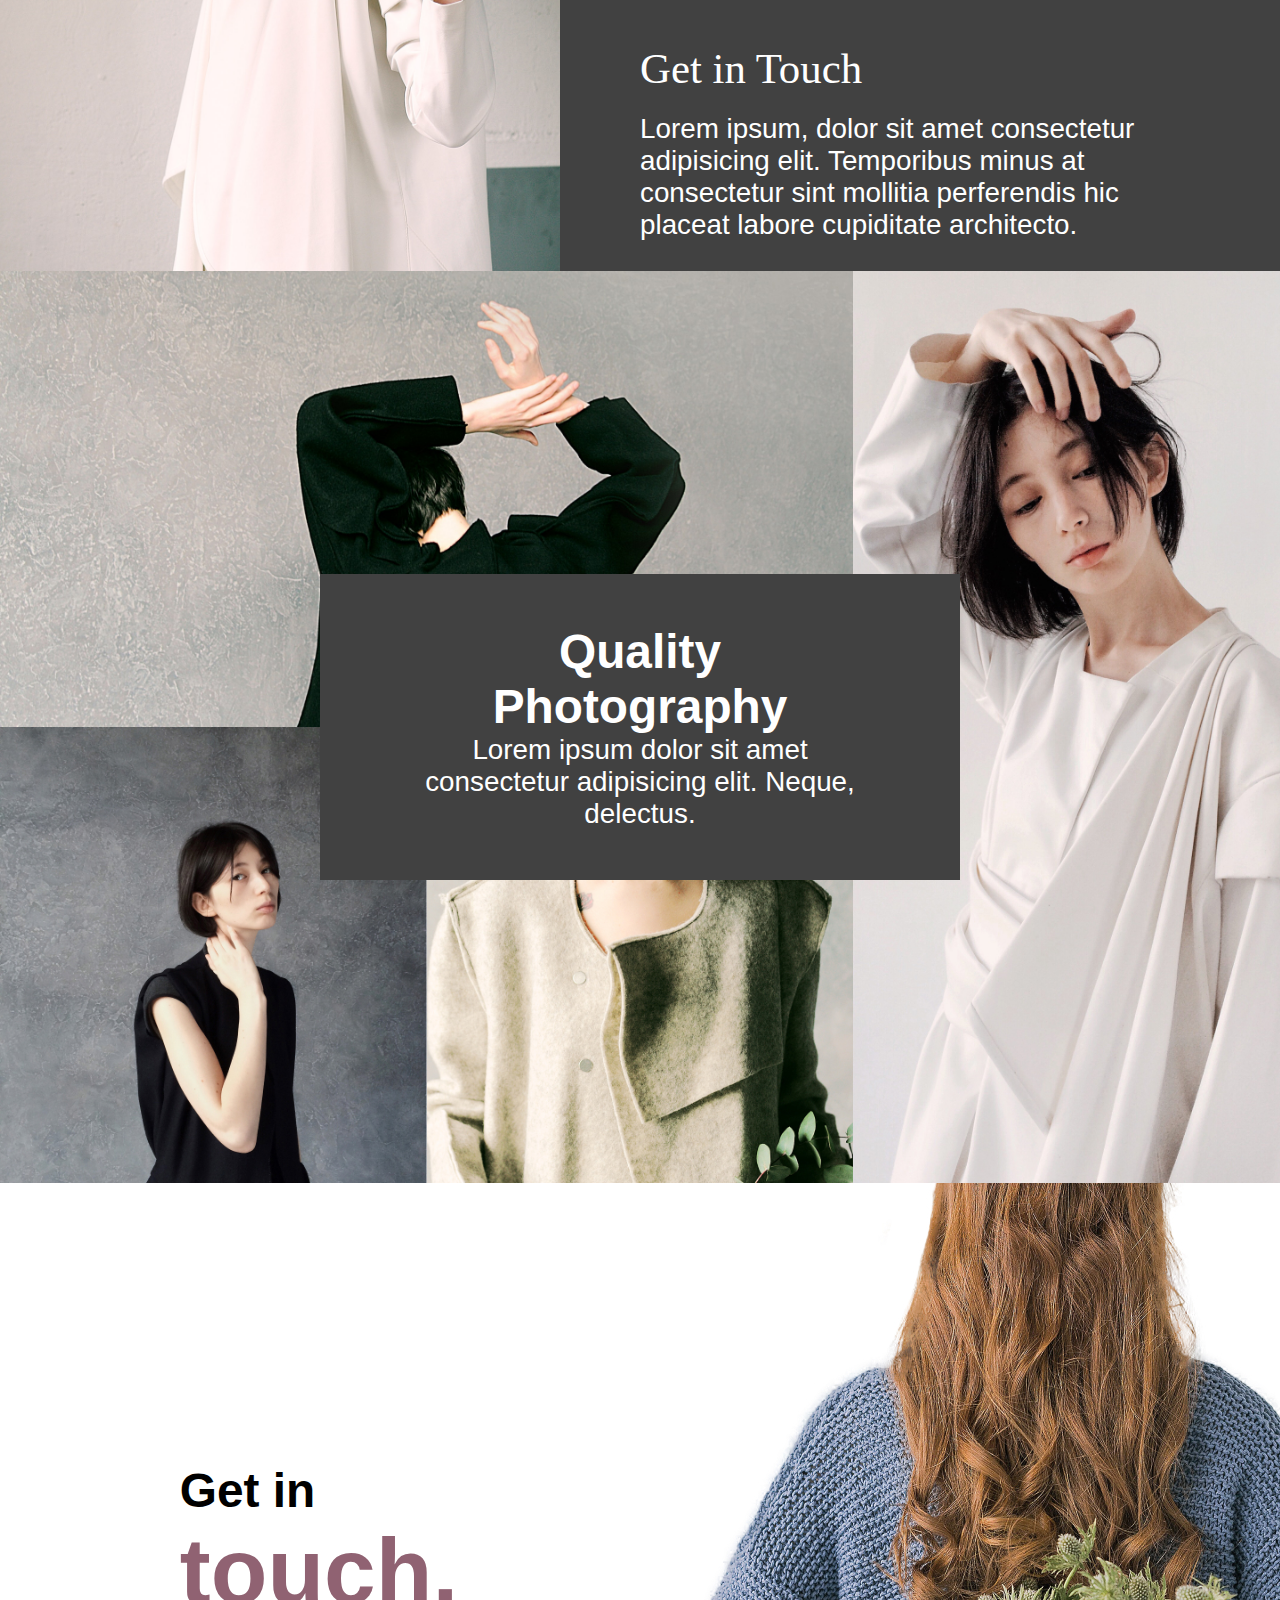
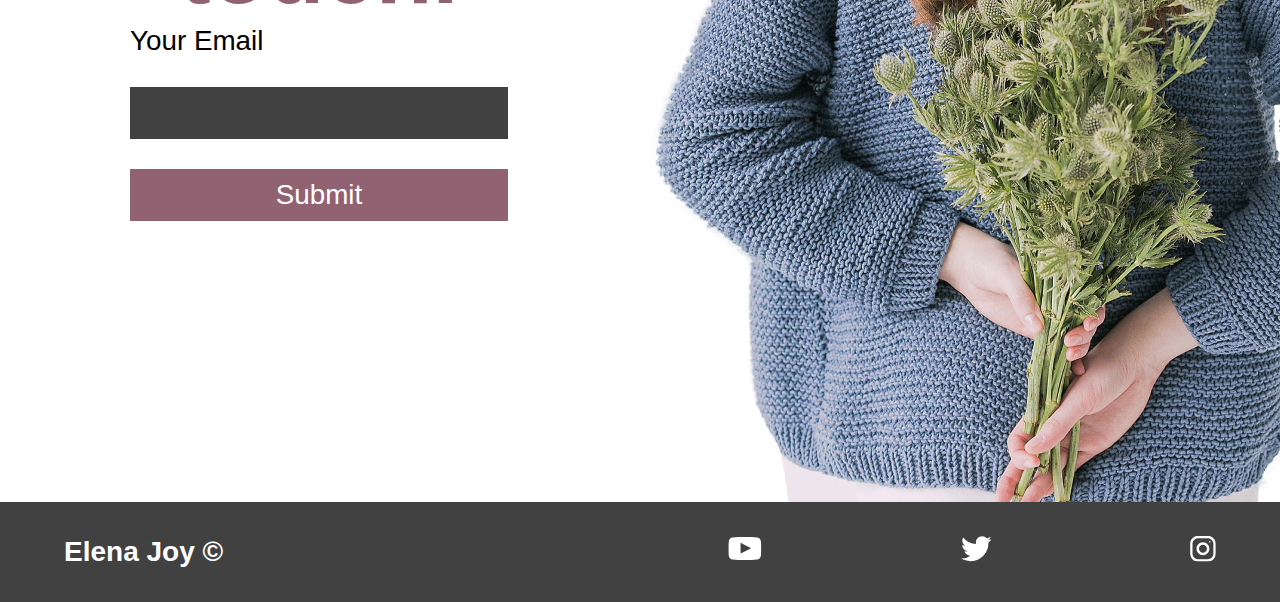
==== commit dee9da94: "elena joy" ====
--- a/index.html
+++ b/index.html
@@ -3,280 +3,133 @@
   <head>
     <meta charset="UTF-8" />
     <meta name="viewport" content="width=device-width, initial-scale=1.0" />
-    <meta http-equiv="X-UA-Compatible" content="ie=edge" />
+    <meta http-equiv="X-UA-Compatible" content="ie-edge" />
     <meta
       name="description"
-      content="Dev Jacob is a front end web developer who specializes in html,css. Made following Dev Ed course on udemy"
+      content="Profesional photographer available for weddings and special events"
     />
-    <meta name="robots" content="index,follow" />
-    <link
-      href="https://fonts.googleapis.com/css?family=Montserrat:400,500&display=swap"
-      rel="stylesheet"
-    />
-    <link rel="stylesheet" href="./styles/style.css" />
-    <title>Dev Jacob | Web Developer</title>
+    <meta name="robots" content="index, follow" />
+    <title>Elena Joy | Photographer</title>
+    <link rel="stylesheet" href="./style.css" />
   </head>
   <body>
     <header class="main-head">
       <nav>
-        <div class="logo">
-          <img src="./icons/code.svg" alt="logo" />
-          <h1>Dev Ed</h1>
+        <h1 class="" id="logo">Elena Joy</h1>
+        <ul class="nav-links">
+          <li><a href="#about">About</a></li>
+          <li><a href="#work">Work</a></li>
+          <li><a href="#contact">Contact</a></li>
+        </ul>
+        <div class="burger">
+          <span class="line1"></span>
+          <span class="line2"></span>
+          <span class="line3"></span>
         </div>
-        <ul>
-          <li><a class="active" href="/">Home</a></li>
-          <li><a href="./projects/">Projects</a></li>
-          <li><a href="./contact/">Contact</a></li>
-        </ul>
       </nav>
     </header>
-    <section class="intro">
-      <div class="intro-text">
-        <h2>Dev Jacob</h2>
-        <h3>
-          Front End Web <br />
-          Developer
-        </h3>
-        <p>
-          Lorem ipsum dolor sit amet consectetur adipisicing elit. Nihil,
-          quaerat.
-        </p>
-        <div class="intro-social">
-          <a href="#"
-            ><img src="./icons/github.svg" alt="github-social-link"
-          /></a>
-          <a href="#"
-            ><img src="./icons/linked-in.svg" alt="linkedin-social-link"
-          /></a>
+    <main>
+      <section class="hero">
+        <div class="hero-introduction flex">
+          <h2>
+            Elena Joy <br />
+            Photography
+          </h2>
+          <p>
+            Lorem ipsum dolor sit amet consectetur adipisicing elit. Minus, eos
+            ut? Nostrum a vel aliquam vitae architecto. Laborum, omnis labore!
+          </p>
+          <a href="#about">Gallery</a>
         </div>
+        <div class="hero-images">
+          <img
+            class="hero-elena"
+            src="/img/elena-joy.png"
+            alt="Picture of Elena Joy"
+          />
+          <img class="plant1 plant" src="/img/plant1.png" alt="" />
+          <img class="plant2 plant" src="/img/plant2.png" alt="" />
+        </div>
+      </section>
+      <section class="about" id="about">
+        <div class="about-image">
+          <h5>MINIMAL</h5>
+          <img src="/img/about-image.png" alt="portrait-picture" />
+        </div>
+        <div class="about-text flex">
+          <h2>Elena Joy</h2>
+          <div class="about-life">
+            <h3>My Life</h3>
+            <p>
+              Lorem ipsum, dolor sit amet consectetur adipisicing elit.
+              Temporibus minus at consectetur sint mollitia perferendis hic
+              placeat labore cupiditate architecto.
+            </p>
+          </div>
+          <div class="about-work">
+            <h3>My Work</h3>
+            <p>
+              Lorem ipsum, dolor sit amet consectetur adipisicing elit.
+              Temporibus minus at consectetur sint mollitia perferendis hic
+              placeat labore cupiditate architecto.
+            </p>
+          </div>
+          <div class="about-contact">
+            <h3>Get in Touch</h3>
+            <p>
+              Lorem ipsum, dolor sit amet consectetur adipisicing elit.
+              Temporibus minus at consectetur sint mollitia perferendis hic
+              placeat labore cupiditate architecto.
+            </p>
+          </div>
+        </div>
+      </section>
+      <div class="gallery" id="work">
+        <header class="gallery-head">
+          <h2>Quality Photography</h2>
+          <p>
+            Lorem ipsum dolor sit amet consectetur adipisicing elit. Neque,
+            delectus.
+          </p>
+        </header>
+        <img class="gallery1" src="/img/gallery-1.jpg" alt="man in suit" />
+        <img class="gallery2" src="/img/gallery-2.jpg" alt="lady in coat" />
+        <img class="gallery3" src="/img/gallery-3.jpg" alt="lady in t-shit" />
+        <img class="gallery4" src="/img/gallery-4.jpg" alt="lady in jacket" />
       </div>
-      <div class="intro-images">
-        <svg
-          width="799"
-          height="690"
-          viewBox="0 0 799 690"
-          fill="none"
-          xmlns="http://www.w3.org/2000/svg"
-        >
-          <g id="undraw_dev_productivity_umsq (1) 1" clip-path="url(#clip0)">
-            <path
-              id="Vector"
-              d="M516.92 624.636C516.92 624.636 512.16 626.266 504.42 628.576C487.31 633.706 455.65 642.216 428.82 643.916C405.72 645.396 386.2 641.836 382.63 626.766C381.1 620.286 383.27 614.956 388 610.576C402.12 597.486 439 592.796 468.25 591.186C476.51 590.736 484.15 590.526 490.51 590.446C501.31 590.306 508.39 590.526 508.39 590.526L508.56 591.186L516.92 624.636Z"
-              fill="#A0616A"
-            />
-            <path
-              id="Vector_2"
-              d="M436.99 672.586C418.61 695.346 342.73 647.666 316.19 629.886C310.41 626.016 306.97 623.566 306.97 623.566L331.25 591.186L338.94 580.936C338.94 580.936 345.82 584.586 355.99 590.526C356.36 590.746 356.73 590.966 357.11 591.186C365.88 596.336 376.89 603.066 388 610.576C403.33 620.946 418.83 632.776 428.82 643.916C438.59 654.806 443.08 665.036 436.99 672.586Z"
-              fill="#A0616A"
-            />
-            <g id="me">
-              <path
-                id="Vector_3"
-                d="M434.672 191.952C475.283 191.607 507.926 158.406 507.582 117.795C507.237 77.1832 474.036 44.5403 433.425 44.8847C392.813 45.2291 360.17 78.4303 360.515 119.042C360.859 159.653 394.06 192.296 434.672 191.952Z"
-                fill="#A0616A"
-              />
-              <path
-                id="Vector_4"
-                d="M379.477 155.65C379.477 155.65 394.216 259.972 373.002 271.875C351.787 283.779 499.929 283.588 499.929 283.588C499.929 283.588 466.124 193.284 480.809 165.449L379.477 155.65Z"
-                fill="#A0616A"
-              />
-              <path
-                id="Vector_5"
-                d="M608.101 283.199L596.257 339.402L571.214 458.308L570.49 464.815L562.138 540.138L556.582 590.177L552.857 623.79C528.584 636.526 510.988 645.326 510.988 645.326C510.988 645.326 509.404 637.719 506.871 627.99C489.805 633.265 458.218 642.043 431.404 643.97C441.266 654.777 445.842 664.969 439.817 672.57C421.63 695.485 345.349 648.45 318.659 630.896C318.077 635.158 317.879 639.464 318.068 643.762L297.626 628.314L299.331 592.359L302.206 531.522L305.819 455.229C304.448 451.975 303.294 448.634 302.364 445.228C295.956 423.161 288.032 379.057 281.928 342.067C277.016 312.298 273.302 287.138 272.517 281.785C272.411 281.086 272.358 280.726 272.358 280.726L384.363 230.094C392.509 248.556 429.865 253.809 429.865 253.809C460.756 251.417 484.847 234.913 484.847 234.913L608.101 283.199Z"
-                fill="white"
-              />
-              <path
-                id="Vector_6"
-                d="M372.285 49.3811L358.49 43.9934C358.49 43.9934 386.969 12.1 426.99 14.513L415.635 2.22366C415.635 2.22366 443.04 -9.01799 468.283 19.6674C481.553 34.7467 496.908 52.4737 506.557 72.5077L521.281 72.3829L515.251 85.9663L536.874 99.3152L514.777 97.0719C516.155 104.471 516.421 112.034 515.566 119.511C514.683 126.991 510.928 133.835 505.094 138.598V138.598C505.094 138.598 487.743 103.449 487.696 97.9443L487.813 111.705C487.813 111.705 473.959 99.4371 473.889 91.1807L466.471 100.877L462.593 85.7717L416.475 101.301L423.87 88.8526L395.157 93.2246L406.278 77.9923C406.278 77.9923 373.932 96.1568 372.811 111.304C371.689 126.452 362.299 140.875 362.299 140.875C362.299 140.875 336.213 70.3294 372.285 49.3811Z"
-                fill="#2F2E41"
-              />
-              <path
-                id="Vector_7"
-                d="M690.215 540.422C682.794 548.605 664.338 560.992 641.951 574.422C633.623 579.413 624.757 584.559 615.71 589.676C594.122 601.889 571.514 614.001 552.857 623.79C528.584 636.526 510.988 645.326 510.988 645.326C510.988 645.326 509.403 637.719 506.871 627.99C503.48 614.968 498.397 598.141 493.184 590.715C493.002 590.456 492.82 590.218 492.638 589.979C491.121 588.022 489.601 586.885 488.112 586.897L562.138 540.138L594.127 519.926L570.489 464.814L540.842 395.683L557.908 339.727L575.062 283.479L608.101 283.199C608.101 283.199 619.243 306.985 633.514 340.166C635.647 345.128 637.851 350.299 640.096 355.64C669.469 425.394 706.176 522.836 690.215 540.422Z"
-                fill="#EEEEEE"
-              />
-              <path
-                id="Vector_8"
-                d="M358.123 591.2C355.41 591.212 352.702 591.456 350.029 591.928C327.074 596.073 320.47 616.94 318.659 630.896C318.077 635.158 317.879 639.464 318.068 643.761L297.626 628.314L290.178 622.687C272.316 616.628 256.353 605.733 242.483 592.84C230.449 581.456 219.634 568.849 210.213 555.223C200.831 541.793 192.448 527.692 185.134 513.034C183.094 508.943 181.977 504.454 181.864 499.884C181.751 495.314 182.644 490.775 184.48 486.588L209.154 430.327L245.218 348.098C245.471 346.146 245.752 344.237 246.059 342.371C252.995 300.511 272.367 281.786 272.367 281.786L287.286 281.659L297.778 341.932L310.813 416.815L302.364 445.227L282.839 510.845L302.205 531.522L358.123 591.2Z"
-                fill="#EEEEEE"
-              />
-            </g>
-            <path
-              id="Vector_9"
-              d="M372.877 415.806L385.631 430.686C390.37 429.783 395.319 428.721 400.416 427.529L396.752 415.806L405.71 426.256C459.707 412.975 526.637 387.155 526.637 387.155C526.637 387.155 454.379 392.453 400.428 380.666C376.558 375.451 351.998 387.284 342.202 409.668C336.508 422.679 337.403 433.951 357.596 433.951C364.419 433.835 371.223 433.195 377.949 432.037L372.877 415.806Z"
-              fill="#38D39F"
-            />
-            <path
-              id="Vector_10"
-              d="M663.65 660.386V666.456C663.654 668.122 663.345 669.774 662.74 671.326C662.472 672.018 662.147 672.687 661.77 673.326C660.578 675.326 658.887 676.983 656.862 678.133C654.838 679.283 652.549 679.887 650.22 679.886H203.67C201.342 679.887 199.053 679.283 197.028 678.133C195.003 676.983 193.312 675.326 192.12 673.326C191.743 672.687 191.419 672.018 191.15 671.326C190.546 669.774 190.237 668.122 190.24 666.456V660.386C190.24 658.622 190.587 656.876 191.262 655.246C191.936 653.616 192.926 652.136 194.173 650.888C195.42 649.641 196.901 648.652 198.53 647.977C200.16 647.302 201.906 646.955 203.67 646.956H229.41V644.126C229.41 644.052 229.425 643.979 229.453 643.911C229.481 643.843 229.522 643.782 229.574 643.73C229.626 643.678 229.688 643.636 229.756 643.608C229.824 643.58 229.897 643.566 229.97 643.566H243.4C243.474 643.566 243.547 643.58 243.615 643.608C243.683 643.636 243.745 643.678 243.797 643.73C243.849 643.782 243.89 643.843 243.918 643.911C243.946 643.979 243.96 644.052 243.96 644.126V646.956H252.35V644.126C252.35 644.052 252.365 643.979 252.393 643.911C252.421 643.843 252.462 643.782 252.514 643.73C252.566 643.678 252.628 643.636 252.696 643.608C252.764 643.58 252.837 643.566 252.91 643.566H266.34C266.414 643.566 266.487 643.58 266.555 643.608C266.623 643.636 266.684 643.678 266.736 643.73C266.789 643.782 266.83 643.843 266.858 643.911C266.886 643.979 266.9 644.052 266.9 644.126V646.956H275.3V644.126C275.3 644.052 275.315 643.979 275.343 643.911C275.371 643.843 275.412 643.782 275.464 643.73C275.516 643.678 275.578 643.636 275.646 643.608C275.714 643.58 275.787 643.566 275.86 643.566H289.29C289.364 643.566 289.437 643.58 289.505 643.608C289.573 643.636 289.634 643.678 289.686 643.73C289.739 643.782 289.78 643.843 289.808 643.911C289.836 643.979 289.85 644.052 289.85 644.126V646.956H298.24V644.126C298.24 644.052 298.255 643.979 298.283 643.911C298.311 643.843 298.352 643.782 298.404 643.73C298.456 643.678 298.518 643.636 298.586 643.608C298.654 643.58 298.727 643.566 298.8 643.566H312.23C312.304 643.566 312.377 643.58 312.445 643.608C312.513 643.636 312.574 643.678 312.626 643.73C312.678 643.782 312.72 643.843 312.748 643.911C312.776 643.979 312.79 644.052 312.79 644.126V646.956H321.18V644.126C321.18 644.052 321.194 643.979 321.223 643.911C321.251 643.843 321.292 643.782 321.344 643.73C321.396 643.678 321.458 643.636 321.526 643.608C321.594 643.58 321.667 643.566 321.74 643.566H335.17C335.244 643.566 335.317 643.58 335.385 643.608C335.453 643.636 335.514 643.678 335.566 643.73C335.618 643.782 335.66 643.843 335.688 643.911C335.716 643.979 335.73 644.052 335.73 644.126V646.956H344.13V644.126C344.13 644.052 344.145 643.979 344.173 643.911C344.201 643.843 344.242 643.782 344.294 643.73C344.346 643.678 344.408 643.636 344.476 643.608C344.544 643.58 344.617 643.566 344.69 643.566H358.12C358.194 643.566 358.267 643.58 358.335 643.608C358.403 643.636 358.464 643.678 358.516 643.73C358.569 643.782 358.61 643.843 358.638 643.911C358.666 643.979 358.68 644.052 358.68 644.126V646.956H367.07V644.126C367.07 644.052 367.085 643.979 367.113 643.911C367.141 643.843 367.182 643.782 367.234 643.73C367.286 643.678 367.348 643.636 367.416 643.608C367.484 643.58 367.557 643.566 367.63 643.566H472.83C472.904 643.566 472.977 643.58 473.045 643.608C473.113 643.636 473.174 643.678 473.227 643.73C473.279 643.782 473.32 643.843 473.348 643.911C473.376 643.979 473.39 644.052 473.39 644.126V646.956H481.79V644.126C481.79 644.052 481.804 643.979 481.833 643.911C481.861 643.843 481.902 643.782 481.954 643.73C482.006 643.678 482.068 643.636 482.136 643.608C482.204 643.58 482.277 643.566 482.35 643.566H495.78C495.928 643.567 496.07 643.627 496.175 643.732C496.279 643.836 496.339 643.978 496.34 644.126V646.956H504.73V644.126C504.73 644.052 504.745 643.979 504.773 643.911C504.801 643.843 504.842 643.782 504.894 643.73C504.946 643.678 505.008 643.636 505.076 643.608C505.144 643.58 505.217 643.566 505.29 643.566H518.72C518.794 643.566 518.867 643.58 518.935 643.608C519.003 643.636 519.065 643.678 519.117 643.73C519.169 643.782 519.21 643.843 519.238 643.911C519.266 643.979 519.28 644.052 519.28 644.126V646.956H527.67V644.126C527.67 644.052 527.685 643.979 527.713 643.911C527.741 643.843 527.782 643.782 527.834 643.73C527.886 643.678 527.948 643.636 528.016 643.608C528.084 643.58 528.157 643.566 528.23 643.566H541.66C541.734 643.566 541.807 643.58 541.875 643.608C541.943 643.636 542.005 643.678 542.057 643.73C542.109 643.782 542.15 643.843 542.178 643.911C542.206 643.979 542.22 644.052 542.22 644.126V646.956H550.62V644.126C550.62 644.052 550.635 643.979 550.663 643.911C550.691 643.843 550.732 643.782 550.784 643.73C550.836 643.678 550.898 643.636 550.966 643.608C551.034 643.58 551.107 643.566 551.18 643.566H564.61C564.757 643.568 564.898 643.628 565.001 643.733C565.104 643.837 565.161 643.979 565.16 644.126V646.956H573.56V644.126C573.56 644.052 573.575 643.979 573.603 643.911C573.631 643.843 573.672 643.782 573.724 643.73C573.776 643.678 573.838 643.636 573.906 643.608C573.974 643.58 574.047 643.566 574.12 643.566H587.55C587.624 643.566 587.697 643.58 587.765 643.608C587.833 643.636 587.895 643.678 587.947 643.73C587.999 643.782 588.04 643.843 588.068 643.911C588.096 643.979 588.11 644.052 588.11 644.126V646.956H596.5V644.126C596.5 644.052 596.515 643.979 596.543 643.911C596.571 643.843 596.612 643.782 596.664 643.73C596.716 643.678 596.778 643.636 596.846 643.608C596.914 643.58 596.987 643.566 597.06 643.566H610.49C610.564 643.566 610.637 643.58 610.705 643.608C610.773 643.636 610.835 643.678 610.887 643.73C610.939 643.782 610.98 643.843 611.008 643.911C611.036 643.979 611.05 644.052 611.05 644.126V646.956H650.22C651.984 646.955 653.731 647.302 655.36 647.977C656.99 648.652 658.471 649.641 659.718 650.888C660.965 652.136 661.954 653.616 662.629 655.246C663.304 656.876 663.651 658.622 663.65 660.386Z"
-              fill="#3F3D56"
-            />
-            <path
-              id="Vector_11"
-              d="M793.5 671.326H60.5V673.326H793.5V671.326Z"
-              fill="#3F3D56"
-            />
-            <path
-              id="Vector_12"
-              d="M627.694 404.757H461.251V401.326H385.78V404.757H218.651C215.665 404.757 212.801 405.943 210.69 408.054C208.578 410.166 207.392 413.029 207.392 416.015V643.927C207.392 646.913 208.578 649.776 210.69 651.888C212.801 653.999 215.665 655.185 218.651 655.185H627.694C630.68 655.185 633.544 653.999 635.655 651.888C637.767 649.776 638.953 646.913 638.953 643.927V416.015C638.953 414.537 638.662 413.073 638.096 411.707C637.53 410.341 636.701 409.1 635.655 408.054C634.61 407.009 633.369 406.18 632.003 405.614C630.637 405.048 629.173 404.757 627.694 404.757Z"
-              fill="#3F3D56"
-            />
-            <path
-              id="Vector_13"
-              d="M423.5 509.326C437.307 509.326 448.5 498.133 448.5 484.326C448.5 470.519 437.307 459.326 423.5 459.326C409.693 459.326 398.5 470.519 398.5 484.326C398.5 498.133 409.693 509.326 423.5 509.326Z"
-              stroke="#D0CDE1"
-              stroke-width="2"
-              stroke-miterlimit="10"
-            />
-            <path
-              id="Vector_14"
-              d="M415.5 518.326C429.307 518.326 440.5 507.133 440.5 493.326C440.5 479.519 429.307 468.326 415.5 468.326C401.693 468.326 390.5 479.519 390.5 493.326C390.5 507.133 401.693 518.326 415.5 518.326Z"
-              fill="#D0CDE1"
-            />
-            <path
-              id="Vector_15"
-              d="M108.446 661.223H80.4463V689.223H108.446V661.223Z"
-              fill="#D0CDE1"
-            />
-            <path
-              id="Vector_16"
-              d="M91.4502 639.223V673.223H125.45V639.223H91.4502ZM123.97 671.743H92.9202V640.703H123.97V671.743Z"
-              fill="#3F3D56"
-            />
-            <path
-              id="Vector_17"
-              d="M756.446 661.223H728.446V689.223H756.446V661.223Z"
-              fill="#D0CDE1"
-            />
-            <path
-              id="Vector_18"
-              d="M739.45 639.223V673.223H773.45V639.223H739.45ZM771.97 671.743H740.92V640.703H771.97V671.743Z"
-              fill="#3F3D56"
-            />
-            <path
-              id="Vector_19"
-              d="M94.5802 230.113C138.399 230.113 173.921 194.592 173.921 150.773C173.921 106.955 138.399 71.4326 94.5802 71.4326C50.7617 71.4326 15.2397 106.955 15.2397 150.773C15.2397 194.592 50.7617 230.113 94.5802 230.113Z"
-              fill="#38D39F"
-            />
-            <path
-              id="Vector_20"
-              d="M122.229 56.4899C115.045 55.5763 107.774 55.5763 100.59 56.4899C84.586 58.5913 69.5203 65.2398 57.181 75.6465C44.8417 86.0532 35.7467 99.7813 30.9754 115.202C28.8053 122.229 27.5764 129.514 27.3208 136.864C27.2848 137.886 27.2607 138.92 27.2607 139.954C27.283 162.264 36.1559 183.655 51.932 199.431C67.7082 215.207 89.0989 224.08 111.41 224.103C113.201 224.103 114.992 224.042 116.759 223.934C120.907 223.674 125.03 223.103 129.093 222.227C148.495 218.055 165.798 207.161 177.947 191.468C190.095 175.776 196.308 156.295 195.487 136.467C194.665 116.638 186.863 97.738 173.459 83.1039C160.054 68.4698 141.909 59.0435 122.229 56.4899H122.229ZM137.748 217.347H137.736C130.959 219.659 123.905 221.062 116.759 221.518C114.992 221.638 113.201 221.698 111.41 221.698C89.7377 221.672 68.961 213.051 53.6367 197.727C38.3123 182.402 29.6914 161.626 29.6649 139.954C29.6649 138.92 29.689 137.886 29.725 136.864C30.5514 115.744 39.5156 95.7617 54.7411 81.1008C69.9666 66.44 90.273 58.237 111.41 58.2089C130.776 58.21 149.513 65.0865 164.283 77.6131C179.052 90.1398 188.895 107.503 192.057 126.61C195.219 145.716 191.496 165.325 181.55 181.942C171.604 198.559 156.081 211.106 137.748 217.347H137.748Z"
-              fill="#3F3D56"
-            />
-            <path
-              id="Vector_21"
-              d="M112.612 63.0176H110.208V79.8474H112.612V63.0176Z"
-              fill="#3F3D56"
-            />
-            <path
-              id="Vector_22"
-              d="M57.8578 84.7018L56.1577 86.4019L68.0582 98.3023L69.7582 96.6022L57.8578 84.7018Z"
-              fill="#3F3D56"
-            />
-            <path
-              id="Vector_23"
-              d="M34.4736 138.751V141.156H51.3034V138.751H34.4736Z"
-              fill="#3F3D56"
-            />
-            <path
-              id="Vector_24"
-              d="M56.1578 193.506L57.8579 195.206L69.7584 183.306L68.0583 181.606L56.1578 193.506Z"
-              fill="#3F3D56"
-            />
-            <path
-              id="Vector_25"
-              d="M153.062 96.6022L154.762 98.3022L166.662 86.4018L164.962 84.7017L153.062 96.6022Z"
-              fill="#3F3D56"
-            />
-            <path
-              id="Vector_26"
-              d="M171.516 138.751V141.156H188.346V138.751H171.516Z"
-              fill="#3F3D56"
-            />
-            <path
-              id="Vector_27"
-              d="M154.762 181.605L153.062 183.305L164.962 195.206L166.662 193.506L154.762 181.605Z"
-              fill="#3F3D56"
-            />
-            <path
-              id="Vector_28"
-              d="M112.612 200.06H110.208V216.89H112.612V200.06Z"
-              fill="#3F3D56"
-            />
-            <path
-              id="Vector_29"
-              d="M115.016 135.145C113.976 134.365 112.711 133.943 111.41 133.943C110.11 133.943 108.844 134.365 107.804 135.145C107.091 135.686 106.505 136.375 106.085 137.165C105.552 138.181 105.322 139.329 105.421 140.473C105.52 141.616 105.944 142.707 106.644 143.617C107.343 144.527 108.288 145.218 109.368 145.608C110.447 145.997 111.616 146.07 112.735 145.817C113.855 145.564 114.878 144.996 115.685 144.179C116.492 143.363 117.048 142.333 117.288 141.21C117.528 140.088 117.441 138.92 117.039 137.846C116.636 136.771 115.935 135.834 115.017 135.145H115.016ZM111.41 143.56C110.454 143.557 109.539 143.176 108.863 142.501C108.187 141.825 107.807 140.909 107.804 139.954C107.808 139.224 108.03 138.513 108.441 137.91C108.793 137.4 109.271 136.989 109.828 136.718C110.386 136.446 111.004 136.323 111.623 136.361C112.241 136.398 112.84 136.594 113.361 136.931C113.881 137.267 114.307 137.732 114.595 138.281C114.883 138.83 115.025 139.444 115.007 140.063C114.989 140.683 114.811 141.287 114.491 141.818C114.17 142.349 113.719 142.788 113.179 143.093C112.639 143.398 112.03 143.559 111.41 143.56V143.56Z"
-              fill="#3F3D56"
-            />
-            <path
-              id="Vector_30"
-              d="M122.229 35.3687H100.591V57.007H122.229V35.3687Z"
-              fill="#3F3D56"
-            />
-            <path
-              id="Vector_31"
-              d="M111.41 38.9748C127.344 38.9748 140.261 34.4 140.261 28.7567C140.261 23.1134 127.344 18.5386 111.41 18.5386C95.4757 18.5386 82.5586 23.1134 82.5586 28.7567C82.5586 34.4 95.4757 38.9748 111.41 38.9748Z"
-              fill="#3F3D56"
-            />
-            <path id="clock-arrow" d="M115 86H108V135H115V86Z" fill="#3F3D56" />
-            <path
-              id="Vector_32"
-              d="M226 220.44H0V222.844H226V220.44Z"
-              fill="#3F3D56"
-            />
-            <g id="plant-left">
-              <path
-                id="Vector_33"
-                d="M150.594 599.754C151.527 631.704 132.858 643.413 109.43 644.097C108.886 644.113 108.344 644.123 107.805 644.126C106.719 644.135 105.643 644.117 104.577 644.072C83.3891 643.193 66.6172 631.945 65.7495 602.232C64.8515 571.482 103.018 531.529 105.882 528.574L105.887 528.571C105.996 528.458 106.052 528.402 106.052 528.402C106.052 528.402 149.661 567.807 150.594 599.754Z"
-                fill="#D0CDE1"
-              />
-              <path
-                id="Vector_34"
-                d="M107.744 639.255L122.626 617.124L107.774 641.636L107.805 644.126C106.719 644.135 105.643 644.117 104.577 644.072L105.315 612.06L105.295 611.813L105.322 611.766L105.393 608.741L89.0952 585.078L105.374 606.477L105.432 607.116L105.989 582.93L91.9122 558.397L106.029 578.681L105.882 528.574L105.882 528.407L105.887 528.571L106.821 568.062L119.651 552.021L106.863 571.464L107.143 593.098L118.949 571.984L107.187 596.279L107.343 608.308L124.512 578.897L107.395 612.505L107.744 639.255Z"
-                fill="#3F3D56"
-              />
-            </g>
-            <g id="plant-right">
-              <path
-                id="Vector_35"
-                d="M798.594 599.754C799.527 631.704 780.858 643.413 757.43 644.097C756.886 644.113 756.344 644.123 755.805 644.126C754.719 644.135 753.643 644.117 752.577 644.072C731.389 643.193 714.617 631.945 713.749 602.232C712.851 571.482 751.018 531.529 753.882 528.574L753.887 528.571C753.996 528.458 754.052 528.402 754.052 528.402C754.052 528.402 797.661 567.807 798.594 599.754Z"
-                fill="#D0CDE1"
-              />
-              <path
-                id="Vector_36"
-                d="M755.744 639.255L770.626 617.124L755.774 641.636L755.805 644.126C754.719 644.135 753.643 644.117 752.577 644.072L753.315 612.06L753.295 611.813L753.323 611.766L753.393 608.741L737.095 585.078L753.374 606.477L753.432 607.116L753.989 582.93L739.912 558.397L754.029 578.681L753.882 528.574L753.882 528.407L753.887 528.571L754.821 568.062L767.651 552.021L754.864 571.464L755.143 593.098L766.949 571.984L755.187 596.279L755.343 608.308L772.512 578.897L755.395 612.505L755.744 639.255Z"
-                fill="#3F3D56"
-              />
-            </g>
-          </g>
-          <defs>
-            <clipPath id="clip0">
-              <rect width="798.627" height="689.223" fill="white" />
-            </clipPath>
-          </defs>
-        </svg>
-        <img class="splash" src="./img/splash.svg" alt="" />
+      <div class="contact" id="contact">
+        <div class="form-wrapper flex">
+          <h2>
+            Get in <br />
+            <span> touch.</span>
+          </h2>
+          <form>
+            <label for="Email">Your Email</label>
+            <input type="Email" id="email required" />
+            <button type="submit">Submit</button>
+          </form>
+        </div>
+        <img src="/img/contact-image.jpg" alt="elena-joy" />
       </div>
-    </section>
+    </main>
     <footer>
-      <h4>Dev Jacob &copy; 2020</h4>
+      <h4>Elena Joy &copy;</h4>
       <ul>
         <li>
           <a href="#"
-            ><img src="./icons/twitter 1.svg" alt="twitter-social"
+            ><img src="/img/youtube-symbol 1.svg" alt="Youtube icon"
           /></a>
         </li>
         <li>
-          <a href="#"
-            ><img src="./icons/instagram 1.svg" alt="instagram-social"
-          /></a>
+          <a href="#"><img src="/img/twitter 1.svg" alt="Twitter icon" /></a>
         </li>
         <li>
           <a href="#"
-            ><img src="./icons/youtube-symbol 1.svg" alt="youtube-social"
+            ><img src="/img/instagram 1.svg" alt="Instagram icon"
           /></a>
         </li>
       </ul>
     </footer>
+    <script src="/app.js"></script>
   </body>
 </html>
--- a/style.css
+++ b/style.css
@@ -0,0 +1,384 @@
+* {
+  margin: 0;
+  padding: 0;
+  box-sizing: border-box;
+}
+@font-face {
+  font-family: "Ruhl";
+  src: url(/fonts/FrankRuhlLibre-Regular.ttf);
+  font-family: "Ruhl Medium";
+  src: url(/fonts/FrankRuhlLibre-Medium.ttf);
+  font-family: "Vibes";
+  src: url(/fonts/GreatVibes-Regular.ttf);
+}
+html {
+  font-size: 62.5%;
+  --header1: calc(2rem + 1vw);
+  --header2: calc(3.5rem + 1vw);
+  --header3: calc(3rem + 1vw);
+  --header4: calc(2.4rem + 1vw);
+  --text: calc(1.5rem + 1vw);
+  --big: calc(8rem + 1vw);
+  --special-color: #906272;
+  --background-color: #414141;
+  --grey-text: #525252;
+  scroll-behavior: smooth;
+}
+h1 {
+  font-size: var(--header1);
+  font-family: "Vibes", sans-serif;
+}
+li,
+button,
+label,
+input,
+a,
+p {
+  font-size: var(--text);
+}
+h2 {
+  font-size: var(--header2);
+}
+h3 {
+  font-size: var(--header3);
+  font-weight: 400;
+}
+h4,
+h5 {
+  font-size: 2.8rem;
+}
+
+ul {
+  list-style: none;
+}
+a {
+  text-decoration: none;
+  color: black;
+}
+body {
+  font-family: "Ruhl", sans-serif;
+  animation: opening 2s ease-in-out;
+}
+.flex {
+  display: flex;
+  flex-direction: column;
+  justify-content: center;
+  align-items: center;
+}
+
+/** Nav **/
+.main-head {
+  box-shadow: 0px 10px 10px rgba(0, 0, 0, 0.1);
+  z-index: 2;
+  position: relative;
+}
+nav {
+  width: 90%;
+  margin: auto;
+  display: flex;
+  align-items: center;
+  min-height: 10vh;
+  padding: 2rem 0rem;
+}
+#logo {
+  flex: 1 1 20rem;
+}
+.nav-links {
+  display: flex;
+  justify-content: space-around;
+  flex: 1 1 20rem;
+}
+.hero {
+  min-height: 90vh;
+  width: 95%;
+  margin: 0 0 0 auto;
+  display: flex;
+  flex-wrap: wrap;
+  overflow: hidden;
+}
+.hero-introduction {
+  flex: 2 1 40rem;
+  text-align: center;
+}
+.hero-introduction p {
+  padding: 5rem 10rem;
+  color: var(--grey-text);
+}
+.hero-introduction h2 {
+  padding-top: 3rem;
+}
+.hero-introduction a {
+  padding: 2rem 8rem;
+  border: solid black 3px;
+  margin-bottom: 4rem;
+}
+.hero-images {
+  flex: 1 1 40rem;
+  background: linear-gradient(#dad8dd, #dad1d4);
+  position: relative;
+  z-index: 1;
+}
+
+.plant {
+  z-index: -1;
+  position: absolute;
+  bottom: 0;
+  left: -20%;
+  animation: plant-entrance 1.5s ease-in-out forwards,
+    plant-shake 2.5s infinite ease-in-out alternate-reverse 2s;
+  transform-origin: bottom;
+  max-height: 80%;
+}
+.plant2 {
+  left: 40%;
+}
+.hero-elena {
+  width: 100%;
+  height: 100%;
+  object-fit: cover;
+}
+/* ANIMATIONS */
+@keyframes opening {
+  from {
+    opacity: 0;
+  }
+  to {
+    opacity: 1;
+  }
+}
+@keyframes plant-entrance {
+  from {
+    transform: translateY(10%) rotateZ(-10deg) rotateX(-90deg);
+    z-index: -1;
+  }
+  to {
+    transform: translateY(0%) rotateZ(0deg) rotateX(0deg);
+  }
+}
+@keyframes plant-shake {
+  from {
+    transform: rotateZ(-5deg);
+  }
+  to {
+    transform: rotateZ(0deg);
+  }
+}
+.burger,
+.menu-check {
+  display: none;
+}
+/* About section */
+.about {
+  min-height: 100vh;
+  display: flex;
+  flex-wrap: wrap;
+}
+.about-text {
+  flex: 2 1 40rem;
+  justify-content: space-around;
+  background: var(--background-color);
+  color: white;
+}
+.about-text div {
+  padding: 3rem 8rem;
+}
+.about-text h3 {
+  padding: 2rem 0rem;
+  font-family: "Ruhl Medium";
+}
+.about-text h2 {
+  font-family: "Vibes";
+  padding: 4rem;
+}
+
+.about-image h5 {
+  position: absolute;
+  letter-spacing: 2rem;
+  top: 20%;
+  left: 50%;
+  transform: translate(-50%, -20%);
+}
+.about-image img {
+  width: 100%;
+  height: 100%;
+  object-fit: cover;
+}
+.about-image {
+  flex: 1 1 40rem;
+  position: relative;
+}
+
+/* Gallery */
+.gallery {
+  display: grid;
+  min-height: 100vh;
+  grid-template-columns: repeat(3, 1fr);
+  position: relative;
+}
+.gallery img {
+  width: 100%;
+  height: 100%;
+  object-fit: cover;
+}
+.gallery1 {
+  grid-column: 1/3;
+}
+.gallery2 {
+  grid-column: 3/4;
+  grid-row: 1/3;
+}
+.gallery-head {
+  position: absolute;
+  top: 50%;
+  left: 50%;
+  transform: translate(-50%, -50%);
+  color: white;
+  background: var(--background-color);
+  padding: 5rem 10rem;
+  text-align: center;
+}
+/* Contact section */
+.contact {
+  min-height: 90vh;
+  display: flex;
+  flex-wrap: wrap;
+}
+.form-wrapper {
+  flex: 4 1 40rem;
+}
+.form-wrapper h2 {
+  margin-bottom: 5rem 0rem;
+}
+.form-wrapper span {
+  font-size: var(--big);
+  color: var(--special-color);
+}
+.form-wrapper label {
+  display: block;
+}
+.form-wrapper input {
+  display: block;
+  margin: 3rem 0rem;
+  background: var(--background-color);
+  color: white;
+  border: none;
+  padding: 1rem;
+}
+.form-wrapper button {
+  padding: 1rem 8rem;
+  background: var(--special-color);
+  color: white;
+  border: none;
+  width: 100%;
+}
+.contact img {
+  flex: 1 1 30rem;
+  width: 70%;
+}
+/* Footer */
+footer {
+  background: var(--background-color);
+  color: white;
+  display: flex;
+  padding: 3rem 5%;
+  align-items: center;
+}
+footer h4 {
+  flex: 3 1 40rem;
+  font-size: calc(1.4rem +1vw);
+}
+footer ul {
+  display: flex;
+  flex: 1 1 40rem;
+  justify-content: space-between;
+  align-items: center;
+}
+/* Media query */
+
+@media screen and (max-width: 842px) {
+  .hero {
+    width: 100%;
+  }
+  .hero-introduction {
+    padding: 5rem 3rem;
+  }
+  .burger {
+    position: relative;
+    display: block;
+    cursor: pointer;
+  }
+  .burger span {
+    padding: 0.2rem 2rem;
+    background: var(--grey-text);
+    margin: 0.5rem 0rem;
+    display: block;
+  }
+  .nav-links a {
+    color: white;
+    font-size: var(--text);
+    text-decoration: underline;
+  }
+  .nav-links {
+    background: var(--background-color);
+    width: 100%;
+    height: 100%;
+    position: fixed;
+    top: 0;
+    left: 100%;
+    flex-direction: column;
+    align-items: center;
+    transition: transform ease 1s;
+  }
+  .nav-open {
+    transform: translate(-100%);
+  }
+  .toggle .line1 {
+    transform: rotateZ(45deg) translateY(300%);
+    background: white;
+  }
+  .toggle .line2 {
+    opacity: 0;
+  }
+  .toggle .line3 {
+    transform: rotatez(-45deg) translateY(-300%);
+    background: white;
+  }
+
+  /* About section */
+  .about-text div {
+    padding: 3rem 3rem;
+  }
+  /* Gallery */
+  .gallery img {
+    grid-row: auto;
+    grid-column: auto;
+  }
+  .gallery {
+    grid-template-columns: repeat(auto-fit, minmax(30rem, 1fr));
+    position: relative;
+  }
+  .gallery-head {
+    display: none;
+  }
+  .contact img {
+    display: none;
+  }
+  footer h4 {
+    order: 2;
+    text-align: center;
+    padding: 1rem;
+  }
+  footer ul {
+    order: 1;
+  }
+}
+
+@media screen and (min-width: 1700px) {
+  html {
+    --header1: 3.5rem;
+    --header2: 5rem;
+    --header3: 4rem;
+    --header4: 3rem;
+    --big: 10rem;
+  }
+}
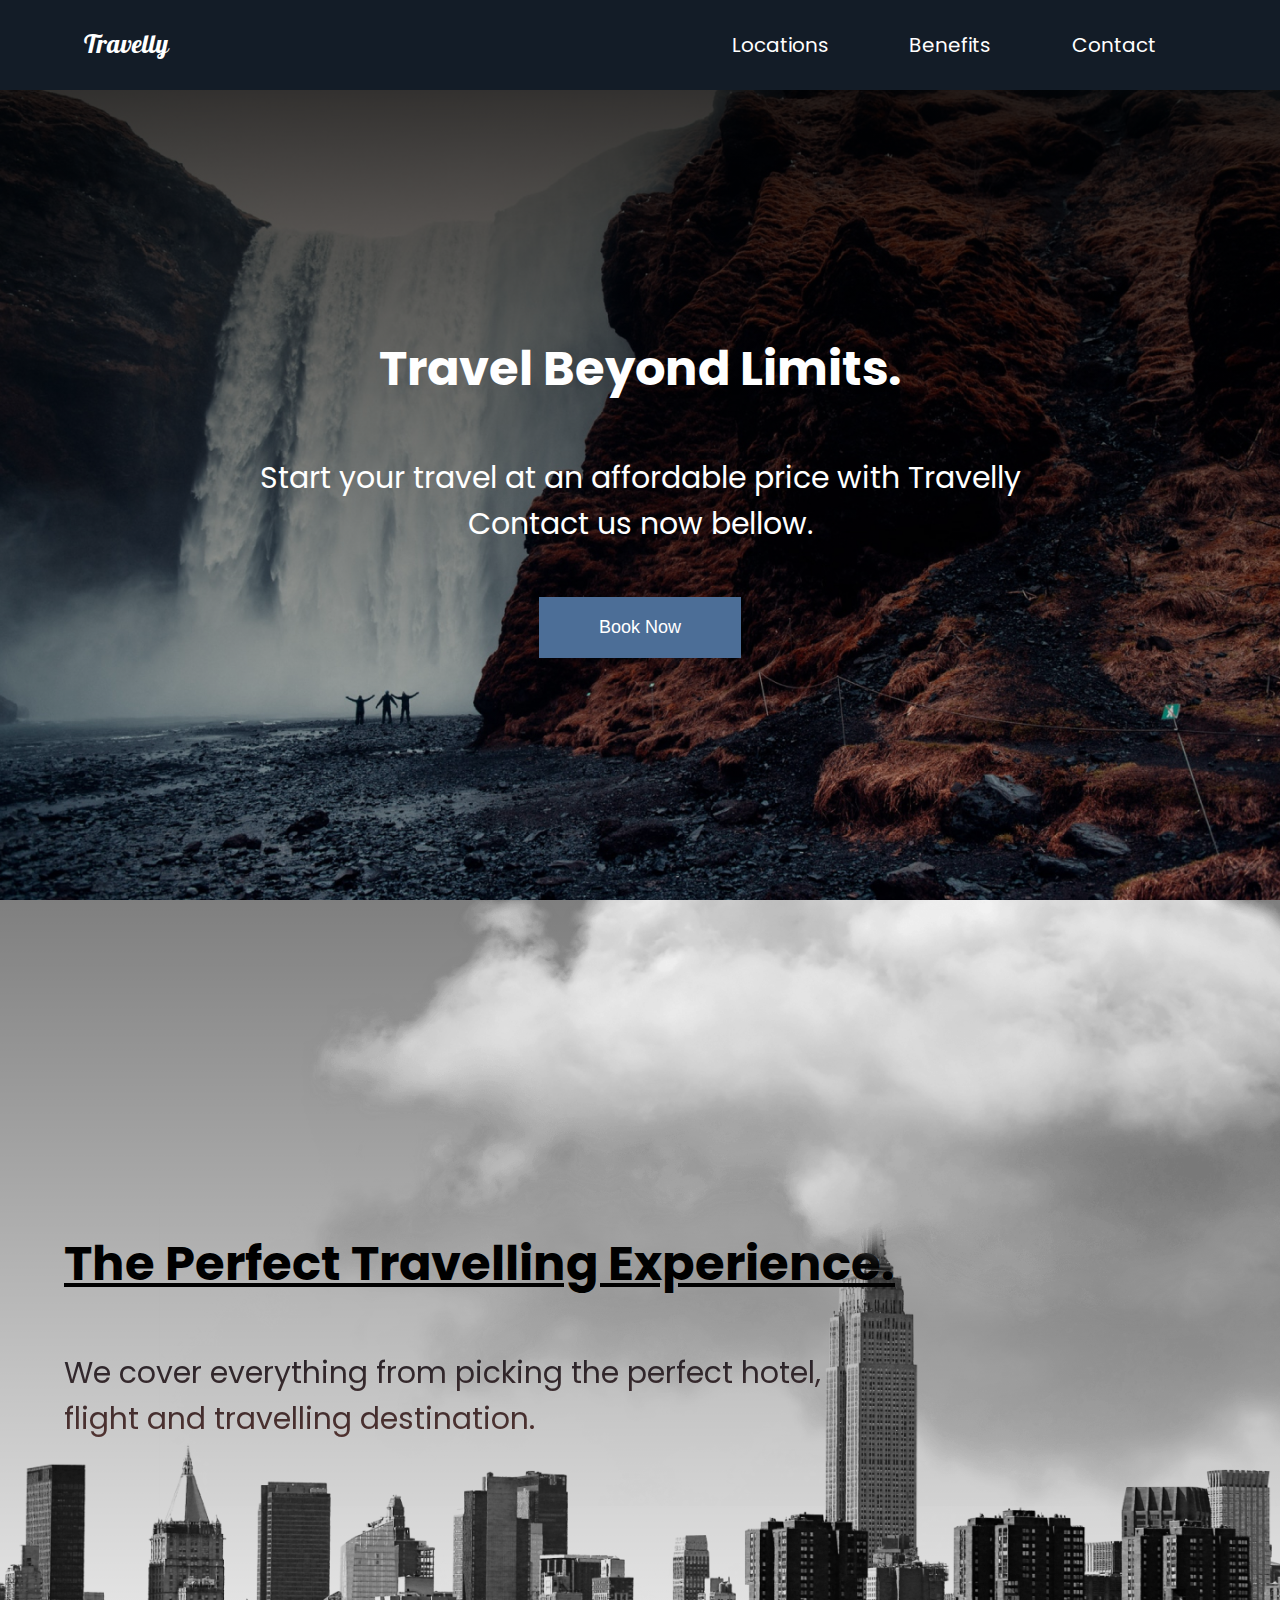
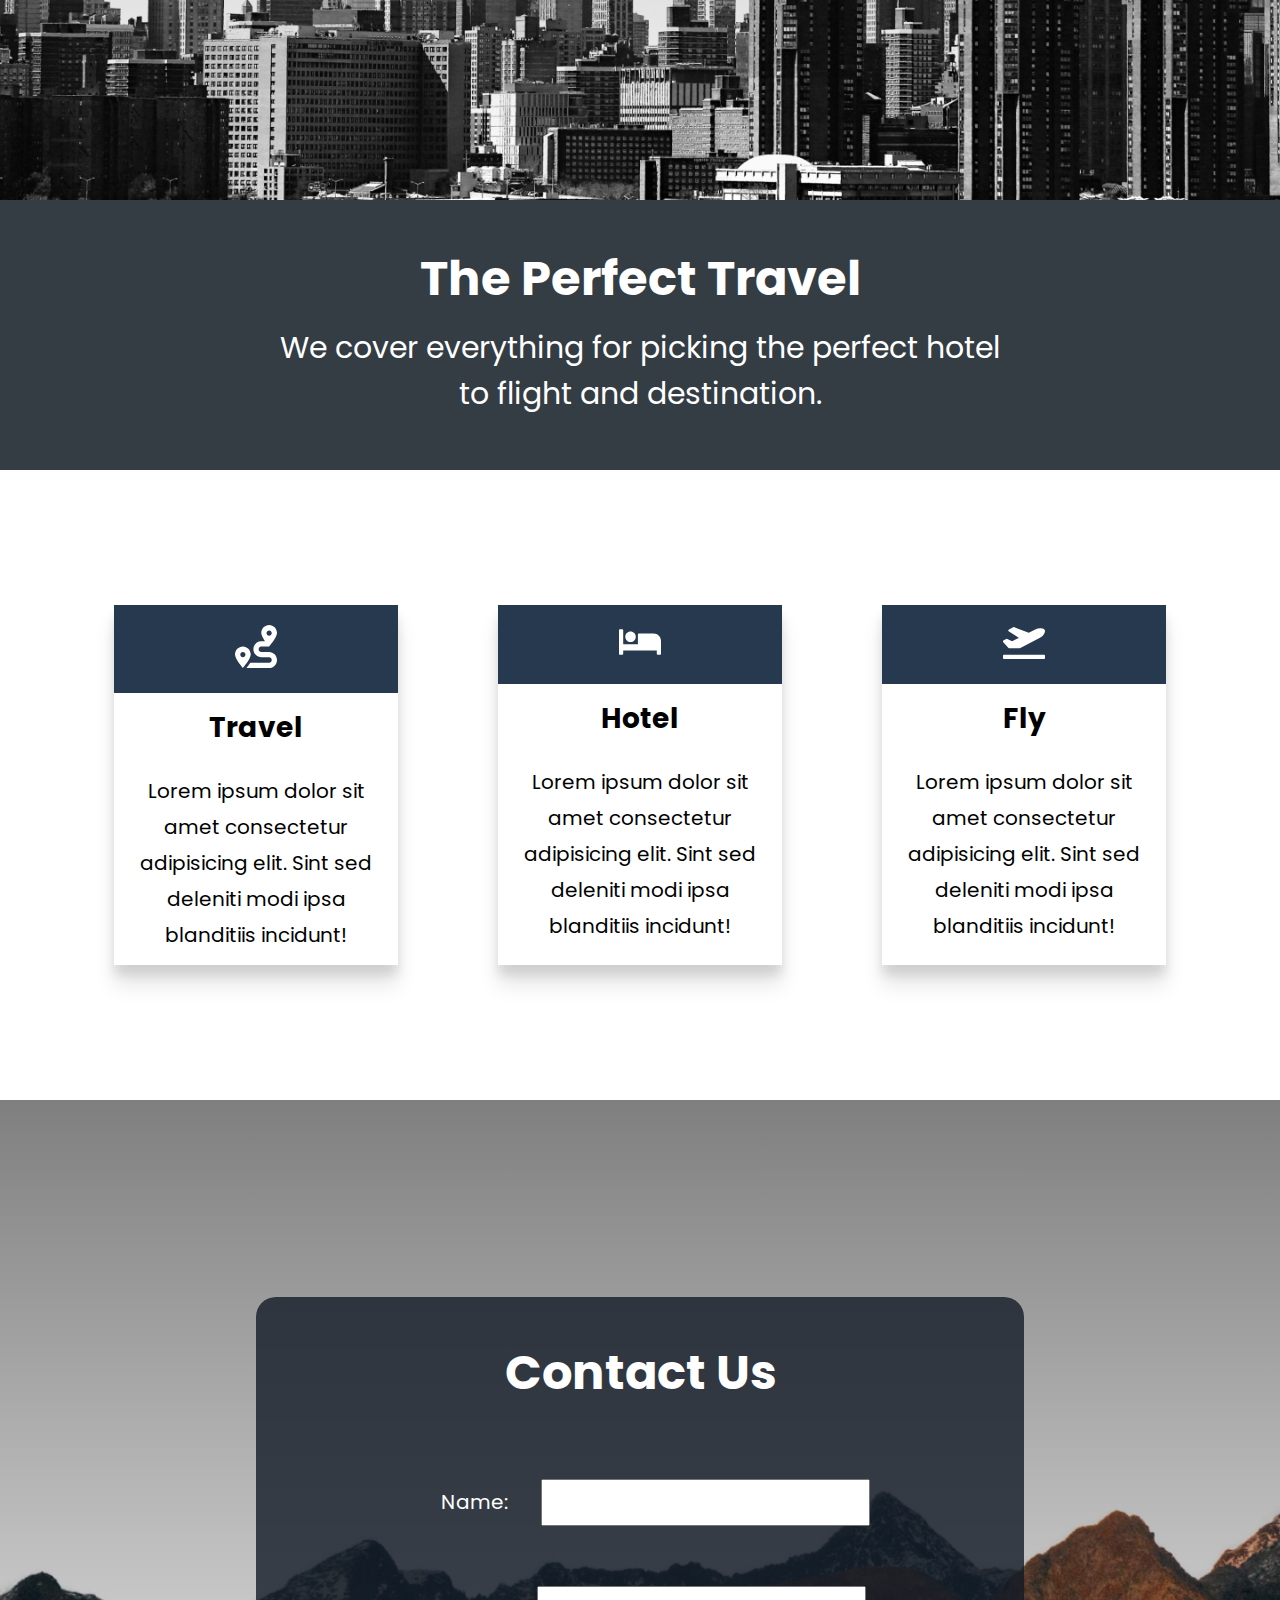
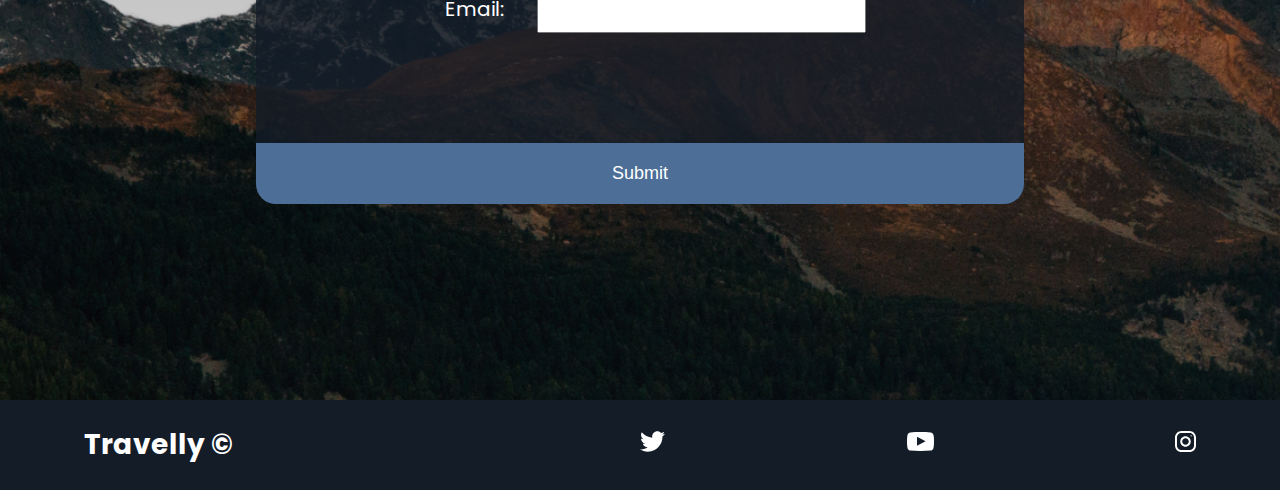
==== commit 061e3b0c: "travelly" ====
--- a/index.html
+++ b/index.html
@@ -3,133 +3,134 @@
   <head>
     <meta charset="UTF-8" />
     <meta name="viewport" content="width=device-width, initial-scale=1.0" />
-    <meta http-equiv="X-UA-Compatible" content="ie-edge" />
+    <meta http-equiv="X-UA-Compatible" content="ie=edge" />
     <meta
       name="description"
-      content="Profesional photographer available for weddings and special events"
+      content="Travelly is a travel agency website that helps you pick out your holiday vacation. Made by Dev Jacob, following Dev Ed course"
     />
-    <meta name="robots" content="index, follow" />
-    <title>Elena Joy | Photographer</title>
-    <link rel="stylesheet" href="./style.css" />
+    <meta name="robots" content="index,follow" />
+    <link rel="icon" href="/icons/airplane.svg" />
+    <link
+      href="https://fonts.googleapis.com/css?family=Pattaya|Poppins:400,500&display=swap"
+      rel="stylesheet"
+    />
+    <link rel="stylesheet" href="style.css" />
+    <title>Travelly | Travelling Agency</title>
   </head>
   <body>
     <header class="main-head">
       <nav>
-        <h1 class="" id="logo">Elena Joy</h1>
-        <ul class="nav-links">
-          <li><a href="#about">About</a></li>
-          <li><a href="#work">Work</a></li>
+        <h1 id="logo">Travelly</h1>
+        <ul>
+          <li><a href="#locations">Locations</a></li>
+          <li><a href="#benefits">Benefits</a></li>
           <li><a href="#contact">Contact</a></li>
         </ul>
-        <div class="burger">
-          <span class="line1"></span>
-          <span class="line2"></span>
-          <span class="line3"></span>
-        </div>
       </nav>
     </header>
     <main>
       <section class="hero">
-        <div class="hero-introduction flex">
-          <h2>
-            Elena Joy <br />
-            Photography
-          </h2>
-          <p>
-            Lorem ipsum dolor sit amet consectetur adipisicing elit. Minus, eos
-            ut? Nostrum a vel aliquam vitae architecto. Laborum, omnis labore!
-          </p>
-          <a href="#about">Gallery</a>
-        </div>
-        <div class="hero-images">
-          <img
-            class="hero-elena"
-            src="/img/elena-joy.png"
-            alt="Picture of Elena Joy"
-          />
-          <img class="plant1 plant" src="/img/plant1.png" alt="" />
-          <img class="plant2 plant" src="/img/plant2.png" alt="" />
-        </div>
+        <h2>Travel Beyond Limits.</h2>
+        <h3>
+          Start your travel at an affordable price with Travelly <br />Contact
+          us now bellow.
+        </h3>
+
+        <button>Book Now</button>
       </section>
-      <section class="about" id="about">
-        <div class="about-image">
-          <h5>MINIMAL</h5>
-          <img src="/img/about-image.png" alt="portrait-picture" />
-        </div>
-        <div class="about-text flex">
-          <h2>Elena Joy</h2>
-          <div class="about-life">
-            <h3>My Life</h3>
+      <section id="locations">
+        <header class="locations-head">
+          <h2>The Perfect Travelling Experience.</h2>
+          <h3>
+            We cover everything from picking the perfect hotel, <br />
+            flight and travelling destination.
+          </h3>
+
+          <img src="./img/cloud.png" class="moving-cloud-1 cloud" alt="" />
+          <img src="./img/cloud.png" class="moving-cloud-2 cloud" alt="" />
+        </header>
+      </section>
+      <section id="benefits">
+        <header class="benefits-head">
+          <h2>The Perfect Travel</h2>
+          <h3>
+            We cover everything for picking the perfect hotel <br />
+            to flight and destination.
+          </h3>
+        </header>
+        <div class="cards">
+          <div class="card">
+            <div class="card-icon">
+              <img src="/icons/route-solid.svg" alt="" />
+            </div>
+            <h4>Travel</h4>
             <p>
-              Lorem ipsum, dolor sit amet consectetur adipisicing elit.
-              Temporibus minus at consectetur sint mollitia perferendis hic
-              placeat labore cupiditate architecto.
+              Lorem ipsum dolor sit amet consectetur adipisicing elit. Sint sed
+              deleniti modi ipsa blanditiis incidunt!
             </p>
           </div>
-          <div class="about-work">
-            <h3>My Work</h3>
+          <div class="card">
+            <div class="card-icon">
+              <img src="/icons/bed-solid.svg" alt="" />
+            </div>
+            <h4>Hotel</h4>
             <p>
-              Lorem ipsum, dolor sit amet consectetur adipisicing elit.
-              Temporibus minus at consectetur sint mollitia perferendis hic
-              placeat labore cupiditate architecto.
+              Lorem ipsum dolor sit amet consectetur adipisicing elit. Sint sed
+              deleniti modi ipsa blanditiis incidunt!
             </p>
           </div>
-          <div class="about-contact">
-            <h3>Get in Touch</h3>
+          <div class="card">
+            <div class="card-icon">
+              <img src="./icons/plane-departure-solid.svg" alt="" />
+            </div>
+            <h4>Fly</h4>
             <p>
-              Lorem ipsum, dolor sit amet consectetur adipisicing elit.
-              Temporibus minus at consectetur sint mollitia perferendis hic
-              placeat labore cupiditate architecto.
+              Lorem ipsum dolor sit amet consectetur adipisicing elit. Sint sed
+              deleniti modi ipsa blanditiis incidunt!
             </p>
           </div>
         </div>
       </section>
-      <div class="gallery" id="work">
-        <header class="gallery-head">
-          <h2>Quality Photography</h2>
-          <p>
-            Lorem ipsum dolor sit amet consectetur adipisicing elit. Neque,
-            delectus.
-          </p>
-        </header>
-        <img class="gallery1" src="/img/gallery-1.jpg" alt="man in suit" />
-        <img class="gallery2" src="/img/gallery-2.jpg" alt="lady in coat" />
-        <img class="gallery3" src="/img/gallery-3.jpg" alt="lady in t-shit" />
-        <img class="gallery4" src="/img/gallery-4.jpg" alt="lady in jacket" />
-      </div>
-      <div class="contact" id="contact">
-        <div class="form-wrapper flex">
-          <h2>
-            Get in <br />
-            <span> touch.</span>
-          </h2>
-          <form>
-            <label for="Email">Your Email</label>
-            <input type="Email" id="email required" />
-            <button type="submit">Submit</button>
+      <section id="contact">
+        <div class="form-wrapper">
+          <header class="form-head">
+            <h2>Contact Us</h2>
+          </header>
+          <form action="https://formspree.io/mzbbyqbo" method="POST">
+            <div class="name-form">
+              <label for="name">Name:</label>
+              <input id="name" type="text" name="name" required minlength="4" />
+            </div>
+            <div class="email-form">
+              <label for="email">Email:</label>
+              <input id="email" type="email" required name="_replyto" />
+            </div>
+            <button value="Send" type="submit">Submit</button>
           </form>
         </div>
-        <img src="/img/contact-image.jpg" alt="elena-joy" />
-      </div>
+      </section>
     </main>
     <footer>
-      <h4>Elena Joy &copy;</h4>
-      <ul>
-        <li>
-          <a href="#"
-            ><img src="/img/youtube-symbol 1.svg" alt="Youtube icon"
-          /></a>
-        </li>
-        <li>
-          <a href="#"><img src="/img/twitter 1.svg" alt="Twitter icon" /></a>
-        </li>
-        <li>
-          <a href="#"
-            ><img src="/img/instagram 1.svg" alt="Instagram icon"
-          /></a>
-        </li>
-      </ul>
+      <div class="footer-wrapper">
+        <h5>Travelly &copy;</h5>
+        <ul>
+          <li>
+            <a href="#" title="twitter-social-media"
+              ><img src="./icons/twitter.svg" alt="twitter-social-media"
+            /></a>
+          </li>
+          <li>
+            <a href="#" title="youtube-social-media"
+              ><img src="./icons/youtube.svg" alt="youtube-social-media"
+            /></a>
+          </li>
+          <li>
+            <a href="#" title="instagram-social-media"
+              ><img src="./icons/instagram.svg" alt="instagram-social-media"
+            /></a>
+          </li>
+        </ul>
+      </div>
     </footer>
-    <script src="/app.js"></script>
   </body>
 </html>
--- a/style.css
+++ b/style.css
@@ -1,384 +1,318 @@
+/* Global Styles */
+
 * {
   margin: 0;
   padding: 0;
   box-sizing: border-box;
 }
-@font-face {
-  font-family: "Ruhl";
-  src: url(/fonts/FrankRuhlLibre-Regular.ttf);
-  font-family: "Ruhl Medium";
-  src: url(/fonts/FrankRuhlLibre-Medium.ttf);
-  font-family: "Vibes";
-  src: url(/fonts/GreatVibes-Regular.ttf);
-}
 html {
   font-size: 62.5%;
-  --header1: calc(2rem + 1vw);
-  --header2: calc(3.5rem + 1vw);
-  --header3: calc(3rem + 1vw);
-  --header4: calc(2.4rem + 1vw);
-  --text: calc(1.5rem + 1vw);
-  --big: calc(8rem + 1vw);
-  --special-color: #906272;
-  --background-color: #414141;
-  --grey-text: #525252;
-  scroll-behavior: smooth;
-}
+}
+
+body {
+  font-family: "Poppins", sans-serif;
+}
+
 h1 {
-  font-size: var(--header1);
-  font-family: "Vibes", sans-serif;
+  font-size: 2.6rem;
 }
 li,
 button,
 label,
 input,
-a,
 p {
-  font-size: var(--text);
+  font-size: 2rem;
 }
 h2 {
-  font-size: var(--header2);
+  font-size: 4.8rem;
 }
 h3 {
-  font-size: var(--header3);
-  font-weight: 400;
+  font-size: 3rem;
+  font-weight: normal;
 }
 h4,
 h5 {
   font-size: 2.8rem;
 }
-
-ul {
+a {
+  color: white;
+  text-decoration: none;
+}
+button {
+  padding: 2rem 6rem;
+  background: #4c6e97;
+  border: none;
+  color: white;
+  font-size: 1.8rem;
+  cursor: pointer;
+  transition: background 0.5s ease-in-out;
+}
+button:hover {
+  background: #27394e;
+}
+
+/* Nav Section With HERO */
+
+.main-head {
+  background: #131c27;
+  color: white;
+  position: sticky;
+  top: 0px;
+  z-index: 3;
+}
+nav {
+  display: flex;
+  width: 90%;
+  margin: auto;
+  padding: 2rem;
+  min-height: 10vh;
+  align-items: center;
+  flex-wrap: wrap;
+}
+
+nav ul {
+  display: flex;
+  flex: 1 1 40rem;
+  justify-content: space-around;
+  align-items: center;
   list-style: none;
 }
-a {
-  text-decoration: none;
-  color: black;
-}
-body {
-  font-family: "Ruhl", sans-serif;
-  animation: opening 2s ease-in-out;
-}
-.flex {
+#logo {
+  flex: 2 1 40rem;
+  font-family: "Pattaya", sans-serif;
+  font-weight: 400;
+}
+
+.hero {
+  min-height: 90vh;
+  background: linear-gradient(rgba(0, 0, 0, 0.8), transparent),
+    url("./img/landing-page.jpg");
+  background-repeat: no-repeat;
+  background-size: cover;
+  background-position: center;
+  color: white;
   display: flex;
   flex-direction: column;
   justify-content: center;
   align-items: center;
-}
-
-/** Nav **/
-.main-head {
-  box-shadow: 0px 10px 10px rgba(0, 0, 0, 0.1);
-  z-index: 2;
+  text-align: center;
+}
+.hero h3 {
+  padding: 5rem;
+}
+
+/* Locations SECTION */
+
+#locations {
+  min-height: 100vh;
+  background: linear-gradient(rgba(0, 0, 0, 0.5), transparent),
+    url("./img/new-york-page.png");
+  background-size: cover;
+  background-position: center;
+  display: flex;
+  align-items: center;
   position: relative;
-}
-nav {
+  overflow: hidden;
+}
+.locations-head {
   width: 90%;
   margin: auto;
-  display: flex;
+}
+.locations-head h2 {
+  padding: 1rem 0rem;
+  text-decoration: underline;
+  /* Optional 
+  text-decoration-thickness: 0.5rem;
+  */
+}
+.locations-head h3 {
+  padding: 4rem 0rem;
+  background: linear-gradient(#131c27, #663b34);
+  background-clip: text;
+  -webkit-text-fill-color: transparent;
+}
+
+.cloud {
+  position: absolute;
+  top: 0%;
+  right: 0%;
+}
+.moving-cloud-1 {
+  animation: cloudAnimation 3s infinite alternate ease-in-out;
+}
+.moving-cloud-2 {
+  top: 20%;
+  z-index: -1;
+  opacity: 0.5;
+  animation: cloudAnimation 3.5s infinite alternate ease-in-out;
+}
+/* Cloud Animation */
+
+@keyframes cloudAnimation {
+  from {
+    transform: translate(10%, -10%);
+  }
+  to {
+    transform: translate(0%, 0%);
+  }
+}
+
+/* Benefits section*/
+
+.benefits-head {
+  background: #343c44;
+  padding: 3rem;
+  min-height: 30vh;
+  display: flex;
+  flex-direction: column;
+  justify-content: center;
+  align-items: center;
+  color: white;
+  text-align: center;
+}
+.benefits-head h3 {
+  padding: 1rem;
+}
+
+.cards {
+  width: 90%;
+  margin: auto;
+  display: flex;
+  min-height: 70vh;
+  align-items: center;
+  flex-wrap: wrap;
+}
+
+.card {
+  text-align: center;
+  flex: 1 1 25rem;
+  min-height: 40vh;
+  margin: 2rem 5rem;
+  box-shadow: 0px 10px 10px rgba(0, 0, 0, 0.1), 0px 20px 20px rgba(0, 0, 0, 0.1);
+}
+
+.cards img {
+  max-width: 15%;
+  margin: 2rem;
+}
+.card h4,
+.card p {
+  padding: 1rem;
+  line-height: 1.8;
+}
+
+.card-icon {
+  background: #27394e;
+}
+
+/* Contact Section */
+
+#contact {
+  min-height: 100vh;
+  background: linear-gradient(rgba(0, 0, 0, 0.5), transparent),
+    url("./img/contact-mountain.png");
+  background-size: cover;
+  background-repeat: no-repeat;
+  display: flex;
+  align-items: center;
+  justify-content: center;
+}
+
+.form-wrapper {
+  background: rgba(19, 28, 39, 0.8);
+  width: 60%;
+  color: white;
+  border-radius: 20px;
+}
+.form-head {
+  text-align: center;
+  padding: 4rem;
+}
+.name-form,
+.email-form {
+  padding: 3rem;
+  text-align: center;
+}
+.form-wrapper label {
+  margin: 0rem 3rem;
+}
+.form-wrapper button {
+  width: 100%;
+  padding: 2rem;
+  margin-top: 8rem;
+  border-bottom-left-radius: 20px;
+  border-bottom-right-radius: 20px;
+}
+.form-wrapper input {
+  padding: 1rem 3rem;
+}
+
+/* Footer Section */
+
+footer {
+  color: white;
+  background: rgba(19, 28, 39, 1);
+}
+.footer-wrapper {
+  display: flex;
+  padding: 2rem;
+  width: 90%;
+  margin: auto;
   align-items: center;
   min-height: 10vh;
-  padding: 2rem 0rem;
-}
-#logo {
-  flex: 1 1 20rem;
-}
-.nav-links {
-  display: flex;
-  justify-content: space-around;
-  flex: 1 1 20rem;
-}
-.hero {
-  min-height: 90vh;
-  width: 95%;
-  margin: 0 0 0 auto;
-  display: flex;
   flex-wrap: wrap;
-  overflow: hidden;
-}
-.hero-introduction {
-  flex: 2 1 40rem;
-  text-align: center;
-}
-.hero-introduction p {
-  padding: 5rem 10rem;
-  color: var(--grey-text);
-}
-.hero-introduction h2 {
-  padding-top: 3rem;
-}
-.hero-introduction a {
-  padding: 2rem 8rem;
-  border: solid black 3px;
-  margin-bottom: 4rem;
-}
-.hero-images {
+}
+footer h5 {
   flex: 1 1 40rem;
-  background: linear-gradient(#dad8dd, #dad1d4);
-  position: relative;
-  z-index: 1;
-}
-
-.plant {
-  z-index: -1;
-  position: absolute;
-  bottom: 0;
-  left: -20%;
-  animation: plant-entrance 1.5s ease-in-out forwards,
-    plant-shake 2.5s infinite ease-in-out alternate-reverse 2s;
-  transform-origin: bottom;
-  max-height: 80%;
-}
-.plant2 {
-  left: 40%;
-}
-.hero-elena {
-  width: 100%;
-  height: 100%;
-  object-fit: cover;
-}
-/* ANIMATIONS */
-@keyframes opening {
-  from {
-    opacity: 0;
-  }
-  to {
-    opacity: 1;
-  }
-}
-@keyframes plant-entrance {
-  from {
-    transform: translateY(10%) rotateZ(-10deg) rotateX(-90deg);
-    z-index: -1;
-  }
-  to {
-    transform: translateY(0%) rotateZ(0deg) rotateX(0deg);
-  }
-}
-@keyframes plant-shake {
-  from {
-    transform: rotateZ(-5deg);
-  }
-  to {
-    transform: rotateZ(0deg);
-  }
-}
-.burger,
-.menu-check {
-  display: none;
-}
-/* About section */
-.about {
-  min-height: 100vh;
-  display: flex;
-  flex-wrap: wrap;
-}
-.about-text {
-  flex: 2 1 40rem;
-  justify-content: space-around;
-  background: var(--background-color);
-  color: white;
-}
-.about-text div {
-  padding: 3rem 8rem;
-}
-.about-text h3 {
-  padding: 2rem 0rem;
-  font-family: "Ruhl Medium";
-}
-.about-text h2 {
-  font-family: "Vibes";
-  padding: 4rem;
-}
-
-.about-image h5 {
-  position: absolute;
-  letter-spacing: 2rem;
-  top: 20%;
-  left: 50%;
-  transform: translate(-50%, -20%);
-}
-.about-image img {
-  width: 100%;
-  height: 100%;
-  object-fit: cover;
-}
-.about-image {
-  flex: 1 1 40rem;
-  position: relative;
-}
-
-/* Gallery */
-.gallery {
-  display: grid;
-  min-height: 100vh;
-  grid-template-columns: repeat(3, 1fr);
-  position: relative;
-}
-.gallery img {
-  width: 100%;
-  height: 100%;
-  object-fit: cover;
-}
-.gallery1 {
-  grid-column: 1/3;
-}
-.gallery2 {
-  grid-column: 3/4;
-  grid-row: 1/3;
-}
-.gallery-head {
-  position: absolute;
-  top: 50%;
-  left: 50%;
-  transform: translate(-50%, -50%);
-  color: white;
-  background: var(--background-color);
-  padding: 5rem 10rem;
-  text-align: center;
-}
-/* Contact section */
-.contact {
-  min-height: 90vh;
-  display: flex;
-  flex-wrap: wrap;
-}
-.form-wrapper {
-  flex: 4 1 40rem;
-}
-.form-wrapper h2 {
-  margin-bottom: 5rem 0rem;
-}
-.form-wrapper span {
-  font-size: var(--big);
-  color: var(--special-color);
-}
-.form-wrapper label {
-  display: block;
-}
-.form-wrapper input {
-  display: block;
-  margin: 3rem 0rem;
-  background: var(--background-color);
-  color: white;
-  border: none;
-  padding: 1rem;
-}
-.form-wrapper button {
-  padding: 1rem 8rem;
-  background: var(--special-color);
-  color: white;
-  border: none;
-  width: 100%;
-}
-.contact img {
-  flex: 1 1 30rem;
-  width: 70%;
-}
-/* Footer */
-footer {
-  background: var(--background-color);
-  color: white;
-  display: flex;
-  padding: 3rem 5%;
-  align-items: center;
-}
-footer h4 {
-  flex: 3 1 40rem;
-  font-size: calc(1.4rem +1vw);
 }
 footer ul {
   display: flex;
+  list-style: none;
   flex: 1 1 40rem;
   justify-content: space-between;
   align-items: center;
 }
-/* Media query */
-
-@media screen and (max-width: 842px) {
-  .hero {
+
+/* Button focus to make website accessible */
+
+button:focus {
+  background: #2c3f57;
+  outline-style: solid;
+  outline-color: cornflowerblue;
+}
+
+/* Media Query */
+@media screen and (max-width: 932px) {
+  html {
+    font-size: 45%;
+  }
+  nav {
+    text-align: center;
+  }
+  #logo {
+    padding: 2rem;
+  }
+  .cloud {
+    height: 40rem;
+    pointer-events: none;
+  }
+  .moving-cloud-1 {
+    z-index: -1;
+  }
+  .moving-cloud-2 {
+    z-index: -2;
+  }
+  .locations-head h3 {
+    background: rgba(19, 28, 39, 0.9);
+    -webkit-text-fill-color: white;
+  }
+  .form-wrapper {
     width: 100%;
   }
-  .hero-introduction {
-    padding: 5rem 3rem;
-  }
-  .burger {
-    position: relative;
-    display: block;
-    cursor: pointer;
-  }
-  .burger span {
-    padding: 0.2rem 2rem;
-    background: var(--grey-text);
-    margin: 0.5rem 0rem;
-    display: block;
-  }
-  .nav-links a {
-    color: white;
-    font-size: var(--text);
-    text-decoration: underline;
-  }
-  .nav-links {
-    background: var(--background-color);
-    width: 100%;
-    height: 100%;
-    position: fixed;
-    top: 0;
-    left: 100%;
-    flex-direction: column;
-    align-items: center;
-    transition: transform ease 1s;
-  }
-  .nav-open {
-    transform: translate(-100%);
-  }
-  .toggle .line1 {
-    transform: rotateZ(45deg) translateY(300%);
-    background: white;
-  }
-  .toggle .line2 {
-    opacity: 0;
-  }
-  .toggle .line3 {
-    transform: rotatez(-45deg) translateY(-300%);
-    background: white;
-  }
-
-  /* About section */
-  .about-text div {
-    padding: 3rem 3rem;
-  }
-  /* Gallery */
-  .gallery img {
-    grid-row: auto;
-    grid-column: auto;
-  }
-  .gallery {
-    grid-template-columns: repeat(auto-fit, minmax(30rem, 1fr));
-    position: relative;
-  }
-  .gallery-head {
-    display: none;
-  }
-  .contact img {
-    display: none;
-  }
-  footer h4 {
-    order: 2;
+  footer {
     text-align: center;
-    padding: 1rem;
-  }
-  footer ul {
-    order: 1;
-  }
-}
-
-@media screen and (min-width: 1700px) {
-  html {
-    --header1: 3.5rem;
-    --header2: 5rem;
-    --header3: 4rem;
-    --header4: 3rem;
-    --big: 10rem;
-  }
-}
+  }
+  footer h5 {
+    padding-bottom: 3rem;
+  }
+}
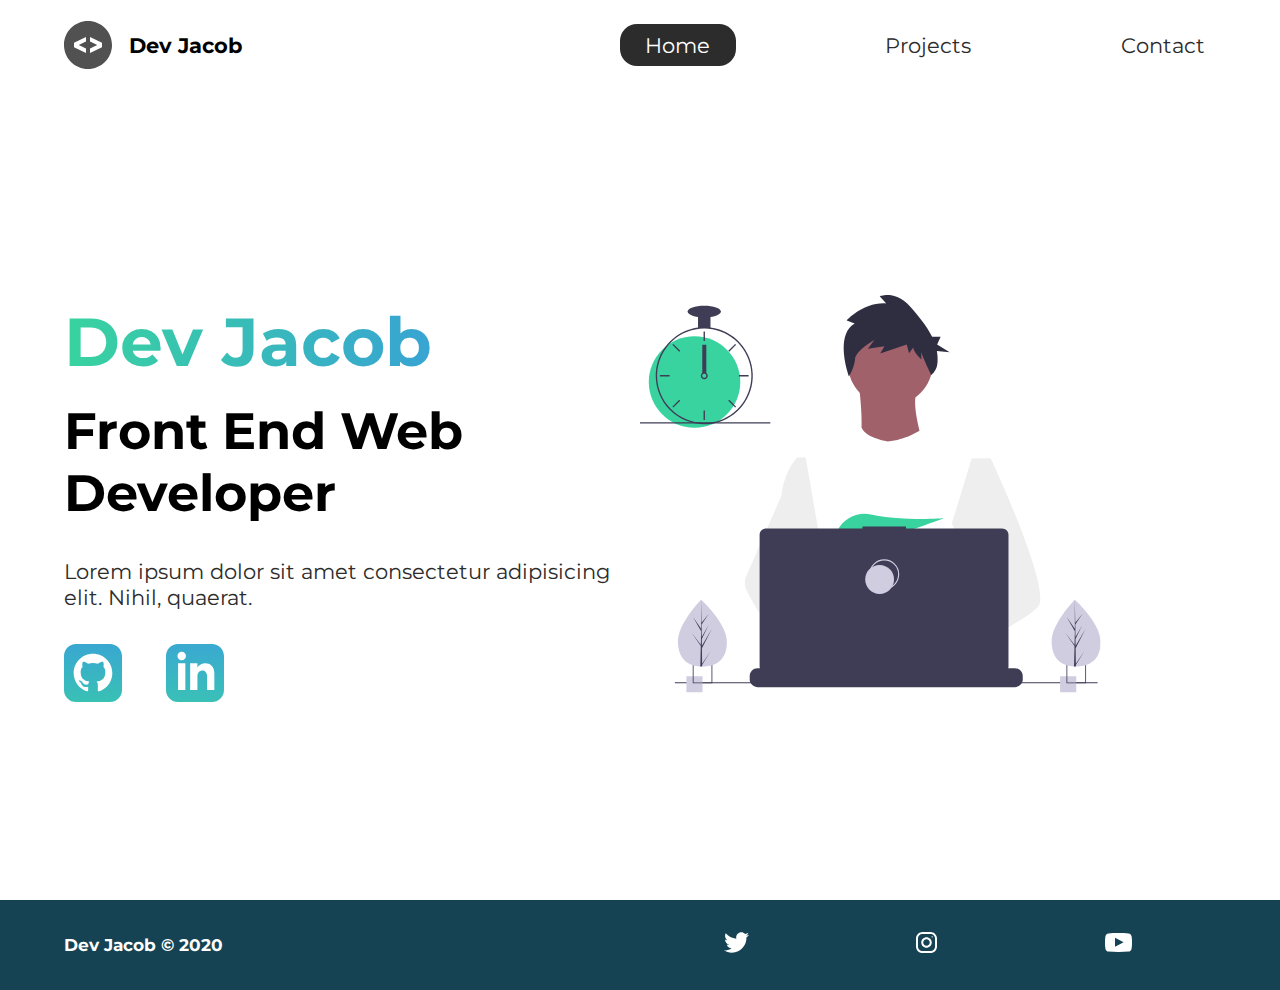
==== commit b79dedec: "Update index.html" ====
--- a/index.html
+++ b/index.html
@@ -6,131 +6,277 @@
     <meta http-equiv="X-UA-Compatible" content="ie=edge" />
     <meta
       name="description"
-      content="Travelly is a travel agency website that helps you pick out your holiday vacation. Made by Dev Jacob, following Dev Ed course"
+      content="Dev Jacob is a front end web developer who specializes in html,css. Made following Dev Ed course on udemy"
     />
     <meta name="robots" content="index,follow" />
-    <link rel="icon" href="/icons/airplane.svg" />
     <link
-      href="https://fonts.googleapis.com/css?family=Pattaya|Poppins:400,500&display=swap"
+      href="https://fonts.googleapis.com/css?family=Montserrat:400,500&display=swap"
       rel="stylesheet"
     />
-    <link rel="stylesheet" href="style.css" />
-    <title>Travelly | Travelling Agency</title>
+    <link rel="stylesheet" href="./styles/style.css" />
+    <title>Dev Jacob | Web Developer</title>
   </head>
   <body>
     <header class="main-head">
       <nav>
-        <h1 id="logo">Travelly</h1>
+        <div class="logo">
+          <img src="./icons/code.svg" alt="logo" />
+          <h1>Dev Jacob</h1>
+        </div>
         <ul>
-          <li><a href="#locations">Locations</a></li>
-          <li><a href="#benefits">Benefits</a></li>
-          <li><a href="#contact">Contact</a></li>
+          <li><a class="active" href="/">Home</a></li>
+          <li><a href="./projects/">Projects</a></li>
+          <li><a href="./contact/">Contact</a></li>
         </ul>
       </nav>
     </header>
-    <main>
-      <section class="hero">
-        <h2>Travel Beyond Limits.</h2>
+    <section class="intro">
+      <div class="intro-text">
+        <h2>Dev Jacob</h2>
         <h3>
-          Start your travel at an affordable price with Travelly <br />Contact
-          us now bellow.
+          Front End Web <br />
+          Developer
         </h3>
-
-        <button>Book Now</button>
-      </section>
-      <section id="locations">
-        <header class="locations-head">
-          <h2>The Perfect Travelling Experience.</h2>
-          <h3>
-            We cover everything from picking the perfect hotel, <br />
-            flight and travelling destination.
-          </h3>
-
-          <img src="./img/cloud.png" class="moving-cloud-1 cloud" alt="" />
-          <img src="./img/cloud.png" class="moving-cloud-2 cloud" alt="" />
-        </header>
-      </section>
-      <section id="benefits">
-        <header class="benefits-head">
-          <h2>The Perfect Travel</h2>
-          <h3>
-            We cover everything for picking the perfect hotel <br />
-            to flight and destination.
-          </h3>
-        </header>
-        <div class="cards">
-          <div class="card">
-            <div class="card-icon">
-              <img src="/icons/route-solid.svg" alt="" />
-            </div>
-            <h4>Travel</h4>
-            <p>
-              Lorem ipsum dolor sit amet consectetur adipisicing elit. Sint sed
-              deleniti modi ipsa blanditiis incidunt!
-            </p>
-          </div>
-          <div class="card">
-            <div class="card-icon">
-              <img src="/icons/bed-solid.svg" alt="" />
-            </div>
-            <h4>Hotel</h4>
-            <p>
-              Lorem ipsum dolor sit amet consectetur adipisicing elit. Sint sed
-              deleniti modi ipsa blanditiis incidunt!
-            </p>
-          </div>
-          <div class="card">
-            <div class="card-icon">
-              <img src="./icons/plane-departure-solid.svg" alt="" />
-            </div>
-            <h4>Fly</h4>
-            <p>
-              Lorem ipsum dolor sit amet consectetur adipisicing elit. Sint sed
-              deleniti modi ipsa blanditiis incidunt!
-            </p>
-          </div>
+        <p>
+          Lorem ipsum dolor sit amet consectetur adipisicing elit. Nihil,
+          quaerat.
+        </p>
+        <div class="intro-social">
+          <a href="#"
+            ><img src="./icons/github.svg" alt="github-social-link"
+          /></a>
+          <a href="#"
+            ><img src="./icons/linked-in.svg" alt="linkedin-social-link"
+          /></a>
         </div>
-      </section>
-      <section id="contact">
-        <div class="form-wrapper">
-          <header class="form-head">
-            <h2>Contact Us</h2>
-          </header>
-          <form action="https://formspree.io/mzbbyqbo" method="POST">
-            <div class="name-form">
-              <label for="name">Name:</label>
-              <input id="name" type="text" name="name" required minlength="4" />
-            </div>
-            <div class="email-form">
-              <label for="email">Email:</label>
-              <input id="email" type="email" required name="_replyto" />
-            </div>
-            <button value="Send" type="submit">Submit</button>
-          </form>
-        </div>
-      </section>
-    </main>
+      </div>
+      <div class="intro-images">
+        <svg
+          width="799"
+          height="690"
+          viewBox="0 0 799 690"
+          fill="none"
+          xmlns="http://www.w3.org/2000/svg"
+        >
+          <g id="undraw_dev_productivity_umsq (1) 1" clip-path="url(#clip0)">
+            <path
+              id="Vector"
+              d="M516.92 624.636C516.92 624.636 512.16 626.266 504.42 628.576C487.31 633.706 455.65 642.216 428.82 643.916C405.72 645.396 386.2 641.836 382.63 626.766C381.1 620.286 383.27 614.956 388 610.576C402.12 597.486 439 592.796 468.25 591.186C476.51 590.736 484.15 590.526 490.51 590.446C501.31 590.306 508.39 590.526 508.39 590.526L508.56 591.186L516.92 624.636Z"
+              fill="#A0616A"
+            />
+            <path
+              id="Vector_2"
+              d="M436.99 672.586C418.61 695.346 342.73 647.666 316.19 629.886C310.41 626.016 306.97 623.566 306.97 623.566L331.25 591.186L338.94 580.936C338.94 580.936 345.82 584.586 355.99 590.526C356.36 590.746 356.73 590.966 357.11 591.186C365.88 596.336 376.89 603.066 388 610.576C403.33 620.946 418.83 632.776 428.82 643.916C438.59 654.806 443.08 665.036 436.99 672.586Z"
+              fill="#A0616A"
+            />
+            <g id="me">
+              <path
+                id="Vector_3"
+                d="M434.672 191.952C475.283 191.607 507.926 158.406 507.582 117.795C507.237 77.1832 474.036 44.5403 433.425 44.8847C392.813 45.2291 360.17 78.4303 360.515 119.042C360.859 159.653 394.06 192.296 434.672 191.952Z"
+                fill="#A0616A"
+              />
+              <path
+                id="Vector_4"
+                d="M379.477 155.65C379.477 155.65 394.216 259.972 373.002 271.875C351.787 283.779 499.929 283.588 499.929 283.588C499.929 283.588 466.124 193.284 480.809 165.449L379.477 155.65Z"
+                fill="#A0616A"
+              />
+              <path
+                id="Vector_5"
+                d="M608.101 283.199L596.257 339.402L571.214 458.308L570.49 464.815L562.138 540.138L556.582 590.177L552.857 623.79C528.584 636.526 510.988 645.326 510.988 645.326C510.988 645.326 509.404 637.719 506.871 627.99C489.805 633.265 458.218 642.043 431.404 643.97C441.266 654.777 445.842 664.969 439.817 672.57C421.63 695.485 345.349 648.45 318.659 630.896C318.077 635.158 317.879 639.464 318.068 643.762L297.626 628.314L299.331 592.359L302.206 531.522L305.819 455.229C304.448 451.975 303.294 448.634 302.364 445.228C295.956 423.161 288.032 379.057 281.928 342.067C277.016 312.298 273.302 287.138 272.517 281.785C272.411 281.086 272.358 280.726 272.358 280.726L384.363 230.094C392.509 248.556 429.865 253.809 429.865 253.809C460.756 251.417 484.847 234.913 484.847 234.913L608.101 283.199Z"
+                fill="white"
+              />
+              <path
+                id="Vector_6"
+                d="M372.285 49.3811L358.49 43.9934C358.49 43.9934 386.969 12.1 426.99 14.513L415.635 2.22366C415.635 2.22366 443.04 -9.01799 468.283 19.6674C481.553 34.7467 496.908 52.4737 506.557 72.5077L521.281 72.3829L515.251 85.9663L536.874 99.3152L514.777 97.0719C516.155 104.471 516.421 112.034 515.566 119.511C514.683 126.991 510.928 133.835 505.094 138.598V138.598C505.094 138.598 487.743 103.449 487.696 97.9443L487.813 111.705C487.813 111.705 473.959 99.4371 473.889 91.1807L466.471 100.877L462.593 85.7717L416.475 101.301L423.87 88.8526L395.157 93.2246L406.278 77.9923C406.278 77.9923 373.932 96.1568 372.811 111.304C371.689 126.452 362.299 140.875 362.299 140.875C362.299 140.875 336.213 70.3294 372.285 49.3811Z"
+                fill="#2F2E41"
+              />
+              <path
+                id="Vector_7"
+                d="M690.215 540.422C682.794 548.605 664.338 560.992 641.951 574.422C633.623 579.413 624.757 584.559 615.71 589.676C594.122 601.889 571.514 614.001 552.857 623.79C528.584 636.526 510.988 645.326 510.988 645.326C510.988 645.326 509.403 637.719 506.871 627.99C503.48 614.968 498.397 598.141 493.184 590.715C493.002 590.456 492.82 590.218 492.638 589.979C491.121 588.022 489.601 586.885 488.112 586.897L562.138 540.138L594.127 519.926L570.489 464.814L540.842 395.683L557.908 339.727L575.062 283.479L608.101 283.199C608.101 283.199 619.243 306.985 633.514 340.166C635.647 345.128 637.851 350.299 640.096 355.64C669.469 425.394 706.176 522.836 690.215 540.422Z"
+                fill="#EEEEEE"
+              />
+              <path
+                id="Vector_8"
+                d="M358.123 591.2C355.41 591.212 352.702 591.456 350.029 591.928C327.074 596.073 320.47 616.94 318.659 630.896C318.077 635.158 317.879 639.464 318.068 643.761L297.626 628.314L290.178 622.687C272.316 616.628 256.353 605.733 242.483 592.84C230.449 581.456 219.634 568.849 210.213 555.223C200.831 541.793 192.448 527.692 185.134 513.034C183.094 508.943 181.977 504.454 181.864 499.884C181.751 495.314 182.644 490.775 184.48 486.588L209.154 430.327L245.218 348.098C245.471 346.146 245.752 344.237 246.059 342.371C252.995 300.511 272.367 281.786 272.367 281.786L287.286 281.659L297.778 341.932L310.813 416.815L302.364 445.227L282.839 510.845L302.205 531.522L358.123 591.2Z"
+                fill="#EEEEEE"
+              />
+            </g>
+            <path
+              id="Vector_9"
+              d="M372.877 415.806L385.631 430.686C390.37 429.783 395.319 428.721 400.416 427.529L396.752 415.806L405.71 426.256C459.707 412.975 526.637 387.155 526.637 387.155C526.637 387.155 454.379 392.453 400.428 380.666C376.558 375.451 351.998 387.284 342.202 409.668C336.508 422.679 337.403 433.951 357.596 433.951C364.419 433.835 371.223 433.195 377.949 432.037L372.877 415.806Z"
+              fill="#38D39F"
+            />
+            <path
+              id="Vector_10"
+              d="M663.65 660.386V666.456C663.654 668.122 663.345 669.774 662.74 671.326C662.472 672.018 662.147 672.687 661.77 673.326C660.578 675.326 658.887 676.983 656.862 678.133C654.838 679.283 652.549 679.887 650.22 679.886H203.67C201.342 679.887 199.053 679.283 197.028 678.133C195.003 676.983 193.312 675.326 192.12 673.326C191.743 672.687 191.419 672.018 191.15 671.326C190.546 669.774 190.237 668.122 190.24 666.456V660.386C190.24 658.622 190.587 656.876 191.262 655.246C191.936 653.616 192.926 652.136 194.173 650.888C195.42 649.641 196.901 648.652 198.53 647.977C200.16 647.302 201.906 646.955 203.67 646.956H229.41V644.126C229.41 644.052 229.425 643.979 229.453 643.911C229.481 643.843 229.522 643.782 229.574 643.73C229.626 643.678 229.688 643.636 229.756 643.608C229.824 643.58 229.897 643.566 229.97 643.566H243.4C243.474 643.566 243.547 643.58 243.615 643.608C243.683 643.636 243.745 643.678 243.797 643.73C243.849 643.782 243.89 643.843 243.918 643.911C243.946 643.979 243.96 644.052 243.96 644.126V646.956H252.35V644.126C252.35 644.052 252.365 643.979 252.393 643.911C252.421 643.843 252.462 643.782 252.514 643.73C252.566 643.678 252.628 643.636 252.696 643.608C252.764 643.58 252.837 643.566 252.91 643.566H266.34C266.414 643.566 266.487 643.58 266.555 643.608C266.623 643.636 266.684 643.678 266.736 643.73C266.789 643.782 266.83 643.843 266.858 643.911C266.886 643.979 266.9 644.052 266.9 644.126V646.956H275.3V644.126C275.3 644.052 275.315 643.979 275.343 643.911C275.371 643.843 275.412 643.782 275.464 643.73C275.516 643.678 275.578 643.636 275.646 643.608C275.714 643.58 275.787 643.566 275.86 643.566H289.29C289.364 643.566 289.437 643.58 289.505 643.608C289.573 643.636 289.634 643.678 289.686 643.73C289.739 643.782 289.78 643.843 289.808 643.911C289.836 643.979 289.85 644.052 289.85 644.126V646.956H298.24V644.126C298.24 644.052 298.255 643.979 298.283 643.911C298.311 643.843 298.352 643.782 298.404 643.73C298.456 643.678 298.518 643.636 298.586 643.608C298.654 643.58 298.727 643.566 298.8 643.566H312.23C312.304 643.566 312.377 643.58 312.445 643.608C312.513 643.636 312.574 643.678 312.626 643.73C312.678 643.782 312.72 643.843 312.748 643.911C312.776 643.979 312.79 644.052 312.79 644.126V646.956H321.18V644.126C321.18 644.052 321.194 643.979 321.223 643.911C321.251 643.843 321.292 643.782 321.344 643.73C321.396 643.678 321.458 643.636 321.526 643.608C321.594 643.58 321.667 643.566 321.74 643.566H335.17C335.244 643.566 335.317 643.58 335.385 643.608C335.453 643.636 335.514 643.678 335.566 643.73C335.618 643.782 335.66 643.843 335.688 643.911C335.716 643.979 335.73 644.052 335.73 644.126V646.956H344.13V644.126C344.13 644.052 344.145 643.979 344.173 643.911C344.201 643.843 344.242 643.782 344.294 643.73C344.346 643.678 344.408 643.636 344.476 643.608C344.544 643.58 344.617 643.566 344.69 643.566H358.12C358.194 643.566 358.267 643.58 358.335 643.608C358.403 643.636 358.464 643.678 358.516 643.73C358.569 643.782 358.61 643.843 358.638 643.911C358.666 643.979 358.68 644.052 358.68 644.126V646.956H367.07V644.126C367.07 644.052 367.085 643.979 367.113 643.911C367.141 643.843 367.182 643.782 367.234 643.73C367.286 643.678 367.348 643.636 367.416 643.608C367.484 643.58 367.557 643.566 367.63 643.566H472.83C472.904 643.566 472.977 643.58 473.045 643.608C473.113 643.636 473.174 643.678 473.227 643.73C473.279 643.782 473.32 643.843 473.348 643.911C473.376 643.979 473.39 644.052 473.39 644.126V646.956H481.79V644.126C481.79 644.052 481.804 643.979 481.833 643.911C481.861 643.843 481.902 643.782 481.954 643.73C482.006 643.678 482.068 643.636 482.136 643.608C482.204 643.58 482.277 643.566 482.35 643.566H495.78C495.928 643.567 496.07 643.627 496.175 643.732C496.279 643.836 496.339 643.978 496.34 644.126V646.956H504.73V644.126C504.73 644.052 504.745 643.979 504.773 643.911C504.801 643.843 504.842 643.782 504.894 643.73C504.946 643.678 505.008 643.636 505.076 643.608C505.144 643.58 505.217 643.566 505.29 643.566H518.72C518.794 643.566 518.867 643.58 518.935 643.608C519.003 643.636 519.065 643.678 519.117 643.73C519.169 643.782 519.21 643.843 519.238 643.911C519.266 643.979 519.28 644.052 519.28 644.126V646.956H527.67V644.126C527.67 644.052 527.685 643.979 527.713 643.911C527.741 643.843 527.782 643.782 527.834 643.73C527.886 643.678 527.948 643.636 528.016 643.608C528.084 643.58 528.157 643.566 528.23 643.566H541.66C541.734 643.566 541.807 643.58 541.875 643.608C541.943 643.636 542.005 643.678 542.057 643.73C542.109 643.782 542.15 643.843 542.178 643.911C542.206 643.979 542.22 644.052 542.22 644.126V646.956H550.62V644.126C550.62 644.052 550.635 643.979 550.663 643.911C550.691 643.843 550.732 643.782 550.784 643.73C550.836 643.678 550.898 643.636 550.966 643.608C551.034 643.58 551.107 643.566 551.18 643.566H564.61C564.757 643.568 564.898 643.628 565.001 643.733C565.104 643.837 565.161 643.979 565.16 644.126V646.956H573.56V644.126C573.56 644.052 573.575 643.979 573.603 643.911C573.631 643.843 573.672 643.782 573.724 643.73C573.776 643.678 573.838 643.636 573.906 643.608C573.974 643.58 574.047 643.566 574.12 643.566H587.55C587.624 643.566 587.697 643.58 587.765 643.608C587.833 643.636 587.895 643.678 587.947 643.73C587.999 643.782 588.04 643.843 588.068 643.911C588.096 643.979 588.11 644.052 588.11 644.126V646.956H596.5V644.126C596.5 644.052 596.515 643.979 596.543 643.911C596.571 643.843 596.612 643.782 596.664 643.73C596.716 643.678 596.778 643.636 596.846 643.608C596.914 643.58 596.987 643.566 597.06 643.566H610.49C610.564 643.566 610.637 643.58 610.705 643.608C610.773 643.636 610.835 643.678 610.887 643.73C610.939 643.782 610.98 643.843 611.008 643.911C611.036 643.979 611.05 644.052 611.05 644.126V646.956H650.22C651.984 646.955 653.731 647.302 655.36 647.977C656.99 648.652 658.471 649.641 659.718 650.888C660.965 652.136 661.954 653.616 662.629 655.246C663.304 656.876 663.651 658.622 663.65 660.386Z"
+              fill="#3F3D56"
+            />
+            <path
+              id="Vector_11"
+              d="M793.5 671.326H60.5V673.326H793.5V671.326Z"
+              fill="#3F3D56"
+            />
+            <path
+              id="Vector_12"
+              d="M627.694 404.757H461.251V401.326H385.78V404.757H218.651C215.665 404.757 212.801 405.943 210.69 408.054C208.578 410.166 207.392 413.029 207.392 416.015V643.927C207.392 646.913 208.578 649.776 210.69 651.888C212.801 653.999 215.665 655.185 218.651 655.185H627.694C630.68 655.185 633.544 653.999 635.655 651.888C637.767 649.776 638.953 646.913 638.953 643.927V416.015C638.953 414.537 638.662 413.073 638.096 411.707C637.53 410.341 636.701 409.1 635.655 408.054C634.61 407.009 633.369 406.18 632.003 405.614C630.637 405.048 629.173 404.757 627.694 404.757Z"
+              fill="#3F3D56"
+            />
+            <path
+              id="Vector_13"
+              d="M423.5 509.326C437.307 509.326 448.5 498.133 448.5 484.326C448.5 470.519 437.307 459.326 423.5 459.326C409.693 459.326 398.5 470.519 398.5 484.326C398.5 498.133 409.693 509.326 423.5 509.326Z"
+              stroke="#D0CDE1"
+              stroke-width="2"
+              stroke-miterlimit="10"
+            />
+            <path
+              id="Vector_14"
+              d="M415.5 518.326C429.307 518.326 440.5 507.133 440.5 493.326C440.5 479.519 429.307 468.326 415.5 468.326C401.693 468.326 390.5 479.519 390.5 493.326C390.5 507.133 401.693 518.326 415.5 518.326Z"
+              fill="#D0CDE1"
+            />
+            <path
+              id="Vector_15"
+              d="M108.446 661.223H80.4463V689.223H108.446V661.223Z"
+              fill="#D0CDE1"
+            />
+            <path
+              id="Vector_16"
+              d="M91.4502 639.223V673.223H125.45V639.223H91.4502ZM123.97 671.743H92.9202V640.703H123.97V671.743Z"
+              fill="#3F3D56"
+            />
+            <path
+              id="Vector_17"
+              d="M756.446 661.223H728.446V689.223H756.446V661.223Z"
+              fill="#D0CDE1"
+            />
+            <path
+              id="Vector_18"
+              d="M739.45 639.223V673.223H773.45V639.223H739.45ZM771.97 671.743H740.92V640.703H771.97V671.743Z"
+              fill="#3F3D56"
+            />
+            <path
+              id="Vector_19"
+              d="M94.5802 230.113C138.399 230.113 173.921 194.592 173.921 150.773C173.921 106.955 138.399 71.4326 94.5802 71.4326C50.7617 71.4326 15.2397 106.955 15.2397 150.773C15.2397 194.592 50.7617 230.113 94.5802 230.113Z"
+              fill="#38D39F"
+            />
+            <path
+              id="Vector_20"
+              d="M122.229 56.4899C115.045 55.5763 107.774 55.5763 100.59 56.4899C84.586 58.5913 69.5203 65.2398 57.181 75.6465C44.8417 86.0532 35.7467 99.7813 30.9754 115.202C28.8053 122.229 27.5764 129.514 27.3208 136.864C27.2848 137.886 27.2607 138.92 27.2607 139.954C27.283 162.264 36.1559 183.655 51.932 199.431C67.7082 215.207 89.0989 224.08 111.41 224.103C113.201 224.103 114.992 224.042 116.759 223.934C120.907 223.674 125.03 223.103 129.093 222.227C148.495 218.055 165.798 207.161 177.947 191.468C190.095 175.776 196.308 156.295 195.487 136.467C194.665 116.638 186.863 97.738 173.459 83.1039C160.054 68.4698 141.909 59.0435 122.229 56.4899H122.229ZM137.748 217.347H137.736C130.959 219.659 123.905 221.062 116.759 221.518C114.992 221.638 113.201 221.698 111.41 221.698C89.7377 221.672 68.961 213.051 53.6367 197.727C38.3123 182.402 29.6914 161.626 29.6649 139.954C29.6649 138.92 29.689 137.886 29.725 136.864C30.5514 115.744 39.5156 95.7617 54.7411 81.1008C69.9666 66.44 90.273 58.237 111.41 58.2089C130.776 58.21 149.513 65.0865 164.283 77.6131C179.052 90.1398 188.895 107.503 192.057 126.61C195.219 145.716 191.496 165.325 181.55 181.942C171.604 198.559 156.081 211.106 137.748 217.347H137.748Z"
+              fill="#3F3D56"
+            />
+            <path
+              id="Vector_21"
+              d="M112.612 63.0176H110.208V79.8474H112.612V63.0176Z"
+              fill="#3F3D56"
+            />
+            <path
+              id="Vector_22"
+              d="M57.8578 84.7018L56.1577 86.4019L68.0582 98.3023L69.7582 96.6022L57.8578 84.7018Z"
+              fill="#3F3D56"
+            />
+            <path
+              id="Vector_23"
+              d="M34.4736 138.751V141.156H51.3034V138.751H34.4736Z"
+              fill="#3F3D56"
+            />
+            <path
+              id="Vector_24"
+              d="M56.1578 193.506L57.8579 195.206L69.7584 183.306L68.0583 181.606L56.1578 193.506Z"
+              fill="#3F3D56"
+            />
+            <path
+              id="Vector_25"
+              d="M153.062 96.6022L154.762 98.3022L166.662 86.4018L164.962 84.7017L153.062 96.6022Z"
+              fill="#3F3D56"
+            />
+            <path
+              id="Vector_26"
+              d="M171.516 138.751V141.156H188.346V138.751H171.516Z"
+              fill="#3F3D56"
+            />
+            <path
+              id="Vector_27"
+              d="M154.762 181.605L153.062 183.305L164.962 195.206L166.662 193.506L154.762 181.605Z"
+              fill="#3F3D56"
+            />
+            <path
+              id="Vector_28"
+              d="M112.612 200.06H110.208V216.89H112.612V200.06Z"
+              fill="#3F3D56"
+            />
+            <path
+              id="Vector_29"
+              d="M115.016 135.145C113.976 134.365 112.711 133.943 111.41 133.943C110.11 133.943 108.844 134.365 107.804 135.145C107.091 135.686 106.505 136.375 106.085 137.165C105.552 138.181 105.322 139.329 105.421 140.473C105.52 141.616 105.944 142.707 106.644 143.617C107.343 144.527 108.288 145.218 109.368 145.608C110.447 145.997 111.616 146.07 112.735 145.817C113.855 145.564 114.878 144.996 115.685 144.179C116.492 143.363 117.048 142.333 117.288 141.21C117.528 140.088 117.441 138.92 117.039 137.846C116.636 136.771 115.935 135.834 115.017 135.145H115.016ZM111.41 143.56C110.454 143.557 109.539 143.176 108.863 142.501C108.187 141.825 107.807 140.909 107.804 139.954C107.808 139.224 108.03 138.513 108.441 137.91C108.793 137.4 109.271 136.989 109.828 136.718C110.386 136.446 111.004 136.323 111.623 136.361C112.241 136.398 112.84 136.594 113.361 136.931C113.881 137.267 114.307 137.732 114.595 138.281C114.883 138.83 115.025 139.444 115.007 140.063C114.989 140.683 114.811 141.287 114.491 141.818C114.17 142.349 113.719 142.788 113.179 143.093C112.639 143.398 112.03 143.559 111.41 143.56V143.56Z"
+              fill="#3F3D56"
+            />
+            <path
+              id="Vector_30"
+              d="M122.229 35.3687H100.591V57.007H122.229V35.3687Z"
+              fill="#3F3D56"
+            />
+            <path
+              id="Vector_31"
+              d="M111.41 38.9748C127.344 38.9748 140.261 34.4 140.261 28.7567C140.261 23.1134 127.344 18.5386 111.41 18.5386C95.4757 18.5386 82.5586 23.1134 82.5586 28.7567C82.5586 34.4 95.4757 38.9748 111.41 38.9748Z"
+              fill="#3F3D56"
+            />
+            <path id="clock-arrow" d="M115 86H108V135H115V86Z" fill="#3F3D56" />
+            <path
+              id="Vector_32"
+              d="M226 220.44H0V222.844H226V220.44Z"
+              fill="#3F3D56"
+            />
+            <g id="plant-left">
+              <path
+                id="Vector_33"
+                d="M150.594 599.754C151.527 631.704 132.858 643.413 109.43 644.097C108.886 644.113 108.344 644.123 107.805 644.126C106.719 644.135 105.643 644.117 104.577 644.072C83.3891 643.193 66.6172 631.945 65.7495 602.232C64.8515 571.482 103.018 531.529 105.882 528.574L105.887 528.571C105.996 528.458 106.052 528.402 106.052 528.402C106.052 528.402 149.661 567.807 150.594 599.754Z"
+                fill="#D0CDE1"
+              />
+              <path
+                id="Vector_34"
+                d="M107.744 639.255L122.626 617.124L107.774 641.636L107.805 644.126C106.719 644.135 105.643 644.117 104.577 644.072L105.315 612.06L105.295 611.813L105.322 611.766L105.393 608.741L89.0952 585.078L105.374 606.477L105.432 607.116L105.989 582.93L91.9122 558.397L106.029 578.681L105.882 528.574L105.882 528.407L105.887 528.571L106.821 568.062L119.651 552.021L106.863 571.464L107.143 593.098L118.949 571.984L107.187 596.279L107.343 608.308L124.512 578.897L107.395 612.505L107.744 639.255Z"
+                fill="#3F3D56"
+              />
+            </g>
+            <g id="plant-right">
+              <path
+                id="Vector_35"
+                d="M798.594 599.754C799.527 631.704 780.858 643.413 757.43 644.097C756.886 644.113 756.344 644.123 755.805 644.126C754.719 644.135 753.643 644.117 752.577 644.072C731.389 643.193 714.617 631.945 713.749 602.232C712.851 571.482 751.018 531.529 753.882 528.574L753.887 528.571C753.996 528.458 754.052 528.402 754.052 528.402C754.052 528.402 797.661 567.807 798.594 599.754Z"
+                fill="#D0CDE1"
+              />
+              <path
+                id="Vector_36"
+                d="M755.744 639.255L770.626 617.124L755.774 641.636L755.805 644.126C754.719 644.135 753.643 644.117 752.577 644.072L753.315 612.06L753.295 611.813L753.323 611.766L753.393 608.741L737.095 585.078L753.374 606.477L753.432 607.116L753.989 582.93L739.912 558.397L754.029 578.681L753.882 528.574L753.882 528.407L753.887 528.571L754.821 568.062L767.651 552.021L754.864 571.464L755.143 593.098L766.949 571.984L755.187 596.279L755.343 608.308L772.512 578.897L755.395 612.505L755.744 639.255Z"
+                fill="#3F3D56"
+              />
+            </g>
+          </g>
+          <defs>
+            <clipPath id="clip0">
+              <rect width="798.627" height="689.223" fill="white" />
+            </clipPath>
+          </defs>
+        </svg>
+        <img class="splash" src="./img/splash.svg" alt="" />
+      </div>
+    </section>
     <footer>
-      <div class="footer-wrapper">
-        <h5>Travelly &copy;</h5>
-        <ul>
-          <li>
-            <a href="#" title="twitter-social-media"
-              ><img src="./icons/twitter.svg" alt="twitter-social-media"
-            /></a>
-          </li>
-          <li>
-            <a href="#" title="youtube-social-media"
-              ><img src="./icons/youtube.svg" alt="youtube-social-media"
-            /></a>
-          </li>
-          <li>
-            <a href="#" title="instagram-social-media"
-              ><img src="./icons/instagram.svg" alt="instagram-social-media"
-            /></a>
-          </li>
-        </ul>
-      </div>
+      <h4>Dev Jacob &copy; 2020</h4>
+      <ul>
+        <li>
+          <a href="#"
+            ><img src="./icons/twitter 1.svg" alt="twitter-social"
+          /></a>
+        </li>
+        <li>
+          <a href="#"
+            ><img src="./icons/instagram 1.svg" alt="instagram-social"
+          /></a>
+        </li>
+        <li>
+          <a href="#"
+            ><img src="./icons/youtube-symbol 1.svg" alt="youtube-social"
+          /></a>
+        </li>
+      </ul>
     </footer>
   </body>
 </html>
--- a/styles/style.css
+++ b/styles/style.css
@@ -0,0 +1,512 @@
+/* Global Styles */
+* {
+  margin: 0;
+  padding: 0;
+  -webkit-box-sizing: border-box;
+          box-sizing: border-box;
+}
+
+html {
+  font-size: 62.5%;
+}
+
+body {
+  font-family: "Montserrat", sans-serif;
+}
+
+h1 {
+  font-size: 2.5rem;
+}
+
+li,
+button,
+label,
+input,
+a,
+p {
+  font-size: 2.5rem;
+}
+
+h2 {
+  font-size: 4rem;
+}
+
+h3 {
+  font-size: 2.5rem;
+}
+
+h4,
+h5 {
+  font-size: 2rem;
+}
+
+ul {
+  list-style: none;
+}
+
+a {
+  text-decoration: none;
+  color: #2c2c2c;
+}
+
+.main-head {
+  width: 95%;
+  margin: 0 0 0 auto;
+}
+
+nav {
+  display: -webkit-box;
+  display: -ms-flexbox;
+  display: flex;
+  -webkit-box-pack: justify;
+      -ms-flex-pack: justify;
+          justify-content: space-between;
+  -webkit-box-align: center;
+      -ms-flex-align: center;
+          align-items: center;
+  -webkit-box-orient: horizontal;
+  -webkit-box-direction: normal;
+      -ms-flex-direction: row;
+          flex-direction: row;
+  min-height: 10vh;
+  width: 60%;
+  -ms-flex-wrap: wrap;
+      flex-wrap: wrap;
+}
+
+nav .logo {
+  display: -webkit-box;
+  display: -ms-flexbox;
+  display: flex;
+  -webkit-box-pack: start;
+      -ms-flex-pack: start;
+          justify-content: flex-start;
+  -webkit-box-align: center;
+      -ms-flex-align: center;
+          align-items: center;
+  -webkit-box-orient: horizontal;
+  -webkit-box-direction: normal;
+      -ms-flex-direction: row;
+          flex-direction: row;
+  -webkit-box-flex: 1;
+      -ms-flex: 1 1 10rem;
+          flex: 1 1 10rem;
+}
+
+nav .logo h1 {
+  margin: 2rem;
+}
+
+nav ul {
+  display: -webkit-box;
+  display: -ms-flexbox;
+  display: flex;
+  -ms-flex-pack: distribute;
+      justify-content: space-around;
+  -webkit-box-align: center;
+      -ms-flex-align: center;
+          align-items: center;
+  -webkit-box-orient: horizontal;
+  -webkit-box-direction: normal;
+      -ms-flex-direction: row;
+          flex-direction: row;
+  -webkit-box-flex: 1;
+      -ms-flex: 1 1 40rem;
+          flex: 1 1 40rem;
+}
+
+.intro {
+  min-height: 90vh;
+  width: 90%;
+  margin: auto;
+  -ms-flex-wrap: wrap;
+      flex-wrap: wrap;
+  display: -webkit-box;
+  display: -ms-flexbox;
+  display: flex;
+  -webkit-box-pack: justify;
+      -ms-flex-pack: justify;
+          justify-content: space-between;
+  -webkit-box-align: center;
+      -ms-flex-align: center;
+          align-items: center;
+  -webkit-box-orient: horizontal;
+  -webkit-box-direction: normal;
+      -ms-flex-direction: row;
+          flex-direction: row;
+}
+
+.intro h2 {
+  font-size: 8rem;
+  padding-top: 2rem;
+  background: -webkit-gradient(linear, left top, right top, from(#38d39f), to(#38a4d3));
+  background: linear-gradient(left, #38d39f, #38a4d3);
+  background-clip: text;
+  -webkit-text-fill-color: transparent;
+  display: inline-block;
+}
+
+.intro h3 {
+  font-size: 6rem;
+  padding: 2rem 0rem;
+}
+
+.intro p {
+  padding-top: 2rem;
+  color: #2c2c2c;
+}
+
+.splash {
+  position: absolute;
+  top: 0%;
+  right: 0%;
+  height: 100%;
+  z-index: -1;
+}
+
+.intro-social {
+  margin-top: 4rem;
+}
+
+.intro-social a {
+  margin-right: 5rem;
+}
+
+.active {
+  background: #2c2c2c;
+  color: white;
+  padding: 1rem 3rem;
+  border-radius: 2rem;
+}
+
+.intro-text,
+.intro-images {
+  -webkit-box-flex: 1;
+      -ms-flex: 1 1 40rem;
+          flex: 1 1 40rem;
+}
+
+#plant-left {
+  -webkit-animation: plant 1.5s ease infinite alternate;
+          animation: plant 1.5s ease infinite alternate;
+}
+
+#plant-right {
+  -webkit-animation: plant 1.5s ease infinite alternate 0.5s;
+          animation: plant 1.5s ease infinite alternate 0.5s;
+}
+
+#me {
+  -webkit-animation: me 1s ease infinite alternate;
+          animation: me 1s ease infinite alternate;
+  -webkit-transform-origin: bottom;
+          transform-origin: bottom;
+}
+
+#clock-arrow {
+  -webkit-animation: clock 1.5s infinite linear;
+          animation: clock 1.5s infinite linear;
+  transform-box: fill-box;
+  -webkit-transform-origin: bottom;
+          transform-origin: bottom;
+}
+
+@-webkit-keyframes me {
+  from {
+    -webkit-transform: rotateZ(-5deg);
+            transform: rotateZ(-5deg);
+  }
+  to {
+    -webkit-transform: rotateZ(5deg);
+            transform: rotateZ(5deg);
+  }
+}
+
+@keyframes me {
+  from {
+    -webkit-transform: rotateZ(-5deg);
+            transform: rotateZ(-5deg);
+  }
+  to {
+    -webkit-transform: rotateZ(5deg);
+            transform: rotateZ(5deg);
+  }
+}
+
+@-webkit-keyframes plant {
+  from {
+    -webkit-transform: translateY(0%);
+            transform: translateY(0%);
+  }
+  to {
+    -webkit-transform: translateY(-30%);
+            transform: translateY(-30%);
+  }
+}
+
+@keyframes plant {
+  from {
+    -webkit-transform: translateY(0%);
+            transform: translateY(0%);
+  }
+  to {
+    -webkit-transform: translateY(-30%);
+            transform: translateY(-30%);
+  }
+}
+
+@-webkit-keyframes clock {
+  from {
+    -webkit-transform: rotateZ(0deg);
+            transform: rotateZ(0deg);
+  }
+  to {
+    -webkit-transform: rotateZ(360deg);
+            transform: rotateZ(360deg);
+  }
+}
+
+@keyframes clock {
+  from {
+    -webkit-transform: rotateZ(0deg);
+            transform: rotateZ(0deg);
+  }
+  to {
+    -webkit-transform: rotateZ(360deg);
+            transform: rotateZ(360deg);
+  }
+}
+
+.projects {
+  width: 90%;
+  margin: auto;
+  min-height: 90vh;
+  display: -webkit-box;
+  display: -ms-flexbox;
+  display: flex;
+  -webkit-box-pack: justify;
+      -ms-flex-pack: justify;
+          justify-content: space-between;
+  -webkit-box-align: center;
+      -ms-flex-align: center;
+          align-items: center;
+  -webkit-box-orient: horizontal;
+  -webkit-box-direction: normal;
+      -ms-flex-direction: row;
+          flex-direction: row;
+  text-align: center;
+  -ms-flex-wrap: wrap;
+      flex-wrap: wrap;
+}
+
+.projects h2 {
+  margin: 5rem;
+}
+
+.travelly,
+.elena {
+  -webkit-box-flex: 1;
+      -ms-flex: 1 1 40rem;
+          flex: 1 1 40rem;
+}
+
+.form-section {
+  min-height: 80vh;
+  display: -webkit-box;
+  display: -ms-flexbox;
+  display: flex;
+  -webkit-box-pack: center;
+      -ms-flex-pack: center;
+          justify-content: center;
+  -webkit-box-align: center;
+      -ms-flex-align: center;
+          align-items: center;
+  -webkit-box-orient: horizontal;
+  -webkit-box-direction: normal;
+      -ms-flex-direction: row;
+          flex-direction: row;
+  margin-top: 3rem;
+}
+
+.form-section form {
+  padding: 3rem 10rem;
+  -webkit-box-shadow: 0px 10px 10px rgba(0, 0, 0, 0.2), 0px 20px 40px rgba(0, 0, 0, 0.2);
+          box-shadow: 0px 10px 10px rgba(0, 0, 0, 0.2), 0px 20px 40px rgba(0, 0, 0, 0.2);
+  display: -webkit-box;
+  display: -ms-flexbox;
+  display: flex;
+  -webkit-box-pack: center;
+      -ms-flex-pack: center;
+          justify-content: center;
+  -webkit-box-align: center;
+      -ms-flex-align: center;
+          align-items: center;
+  -webkit-box-orient: vertical;
+  -webkit-box-direction: normal;
+      -ms-flex-direction: column;
+          flex-direction: column;
+  border-radius: 2rem;
+}
+
+.form-section form input,
+.form-section form textarea {
+  margin: 2rem;
+}
+
+.form-section form input:focus,
+.form-section form textarea:focus {
+  outline: 2px solid black;
+}
+
+.form-section form textarea {
+  font-family: "Montserrat", sans-serif;
+  font-size: 2rem;
+}
+
+.form-section form button {
+  width: 100%;
+  padding: 2rem;
+  background: #154353;
+  color: white;
+}
+
+.form-section form button:focus {
+  background: #33696b;
+}
+
+footer {
+  background: #154353;
+  color: white;
+  min-height: 10vh;
+  padding: 0% 5%;
+  display: -webkit-box;
+  display: -ms-flexbox;
+  display: flex;
+  -webkit-box-pack: start;
+      -ms-flex-pack: start;
+          justify-content: flex-start;
+  -webkit-box-align: center;
+      -ms-flex-align: center;
+          align-items: center;
+  -webkit-box-orient: horizontal;
+  -webkit-box-direction: normal;
+      -ms-flex-direction: row;
+          flex-direction: row;
+}
+
+footer ul {
+  -webkit-box-flex: 1;
+      -ms-flex: 1 1 40rem;
+          flex: 1 1 40rem;
+  display: -webkit-box;
+  display: -ms-flexbox;
+  display: flex;
+  -ms-flex-pack: distribute;
+      justify-content: space-around;
+  -webkit-box-align: center;
+      -ms-flex-align: center;
+          align-items: center;
+  -webkit-box-orient: horizontal;
+  -webkit-box-direction: normal;
+      -ms-flex-direction: row;
+          flex-direction: row;
+}
+
+footer h4 {
+  -webkit-box-flex: 1;
+      -ms-flex: 1 1 40rem;
+          flex: 1 1 40rem;
+}
+
+@media screen and (max-width: 1332px) {
+  html {
+    font-size: 53%;
+  }
+  .splash {
+    display: none;
+  }
+  svg {
+    width: 80%;
+  }
+  nav {
+    width: 100%;
+  }
+}
+
+@media screen and (max-width: 754px) {
+  html {
+    font-size: 45%;
+  }
+  svg {
+    height: 60%;
+  }
+  .main-head {
+    width: 100%;
+  }
+  nav .logo {
+    display: -webkit-box;
+    display: -ms-flexbox;
+    display: flex;
+    -webkit-box-pack: center;
+        -ms-flex-pack: center;
+            justify-content: center;
+    -webkit-box-align: center;
+        -ms-flex-align: center;
+            align-items: center;
+    -webkit-box-orient: vertical;
+    -webkit-box-direction: normal;
+        -ms-flex-direction: column;
+            flex-direction: column;
+    -webkit-box-flex: 1;
+        -ms-flex: 1 1 20rem;
+            flex: 1 1 20rem;
+    margin-top: 2rem;
+  }
+  nav ul {
+    -webkit-box-flex: 1;
+        -ms-flex: 1 1 60rem;
+            flex: 1 1 60rem;
+    margin: 2rem 0rem;
+  }
+  .intro-text {
+    margin-top: 5rem;
+    text-align: center;
+  }
+  .intro-images {
+    text-align: center;
+  }
+  .intro-social {
+    display: -webkit-box;
+    display: -ms-flexbox;
+    display: flex;
+    -webkit-box-pack: center;
+        -ms-flex-pack: center;
+            justify-content: center;
+    -webkit-box-align: center;
+        -ms-flex-align: center;
+            align-items: center;
+    -webkit-box-orient: horizontal;
+    -webkit-box-direction: normal;
+        -ms-flex-direction: row;
+            flex-direction: row;
+  }
+  .intro-social a {
+    margin: 2rem;
+  }
+  .elena,
+  .travelly {
+    -webkit-box-flex: 1;
+        -ms-flex: 1 1 50rem;
+            flex: 1 1 50rem;
+  }
+  .elena img,
+  .travelly img {
+    width: 100%;
+    height: 100%;
+  }
+  form {
+    padding: 0rem;
+    width: 100%;
+  }
+}
+/*# sourceMappingURL=style.css.map */